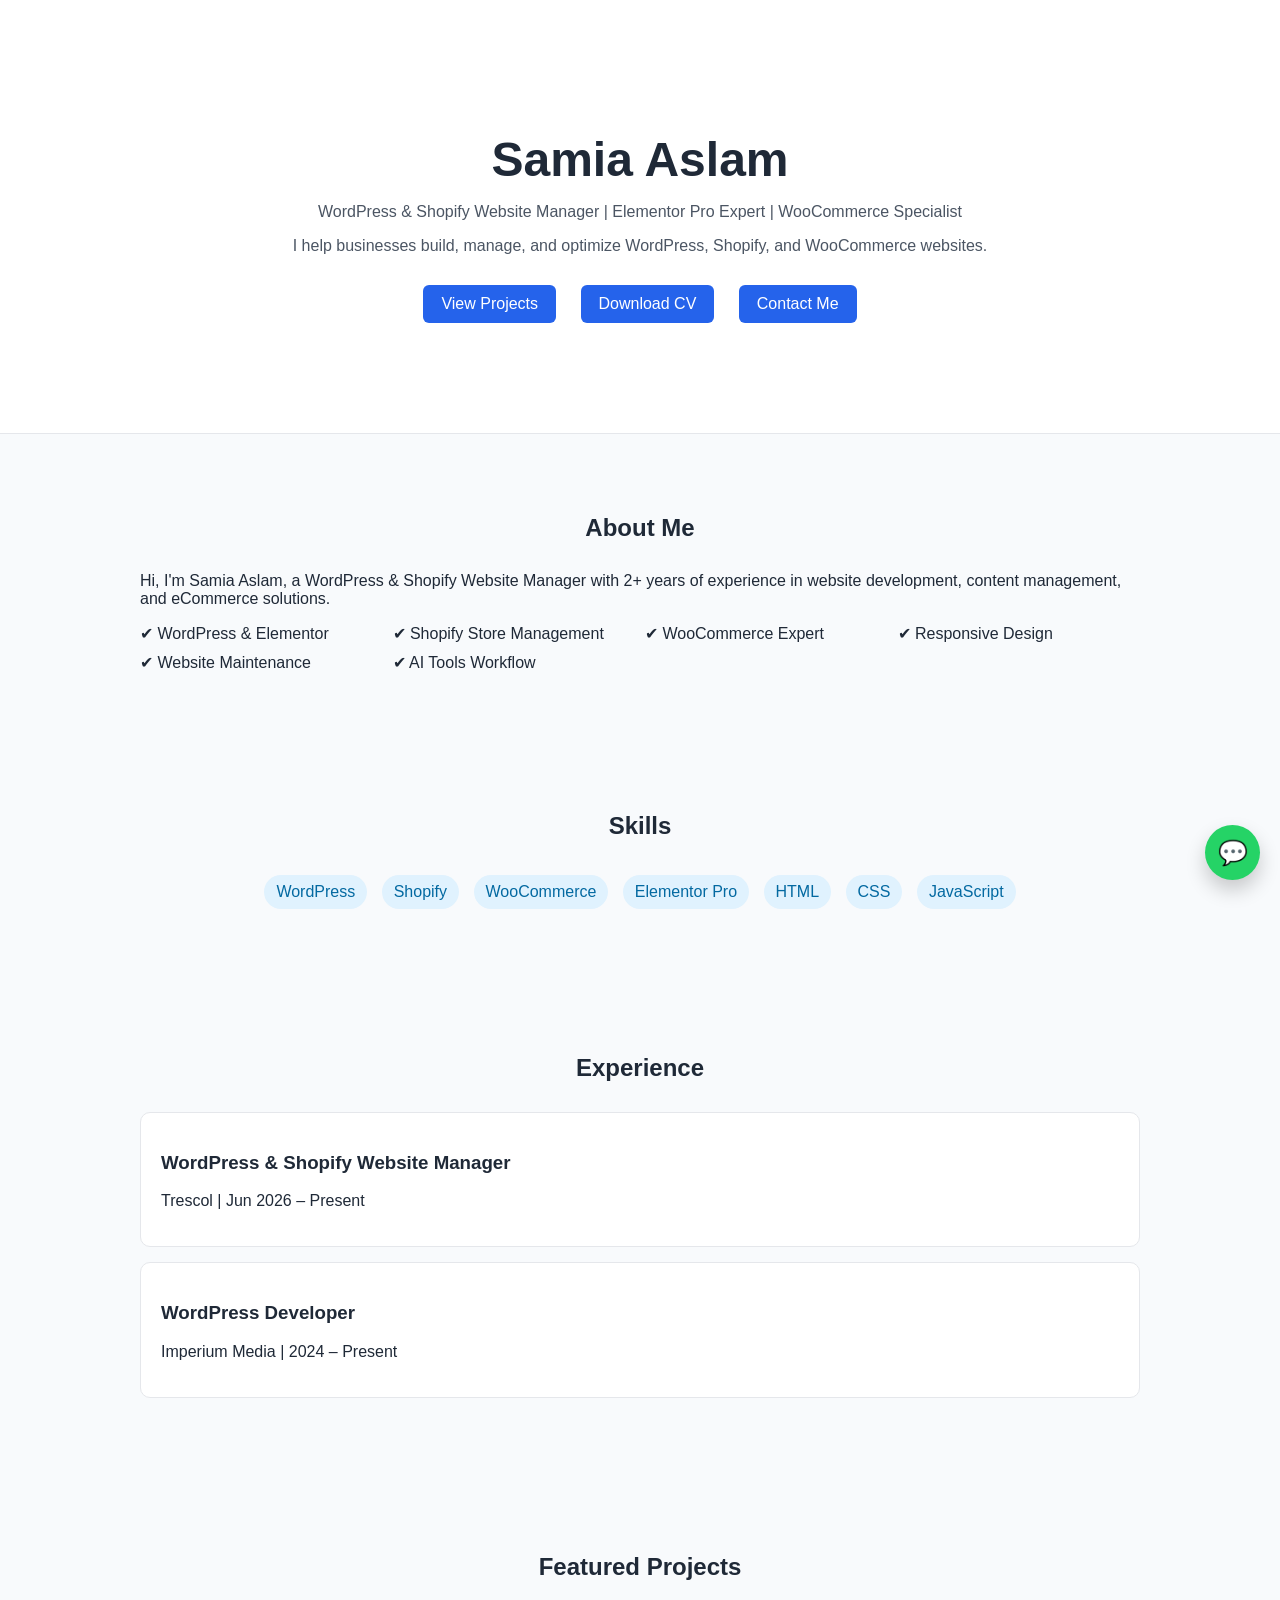
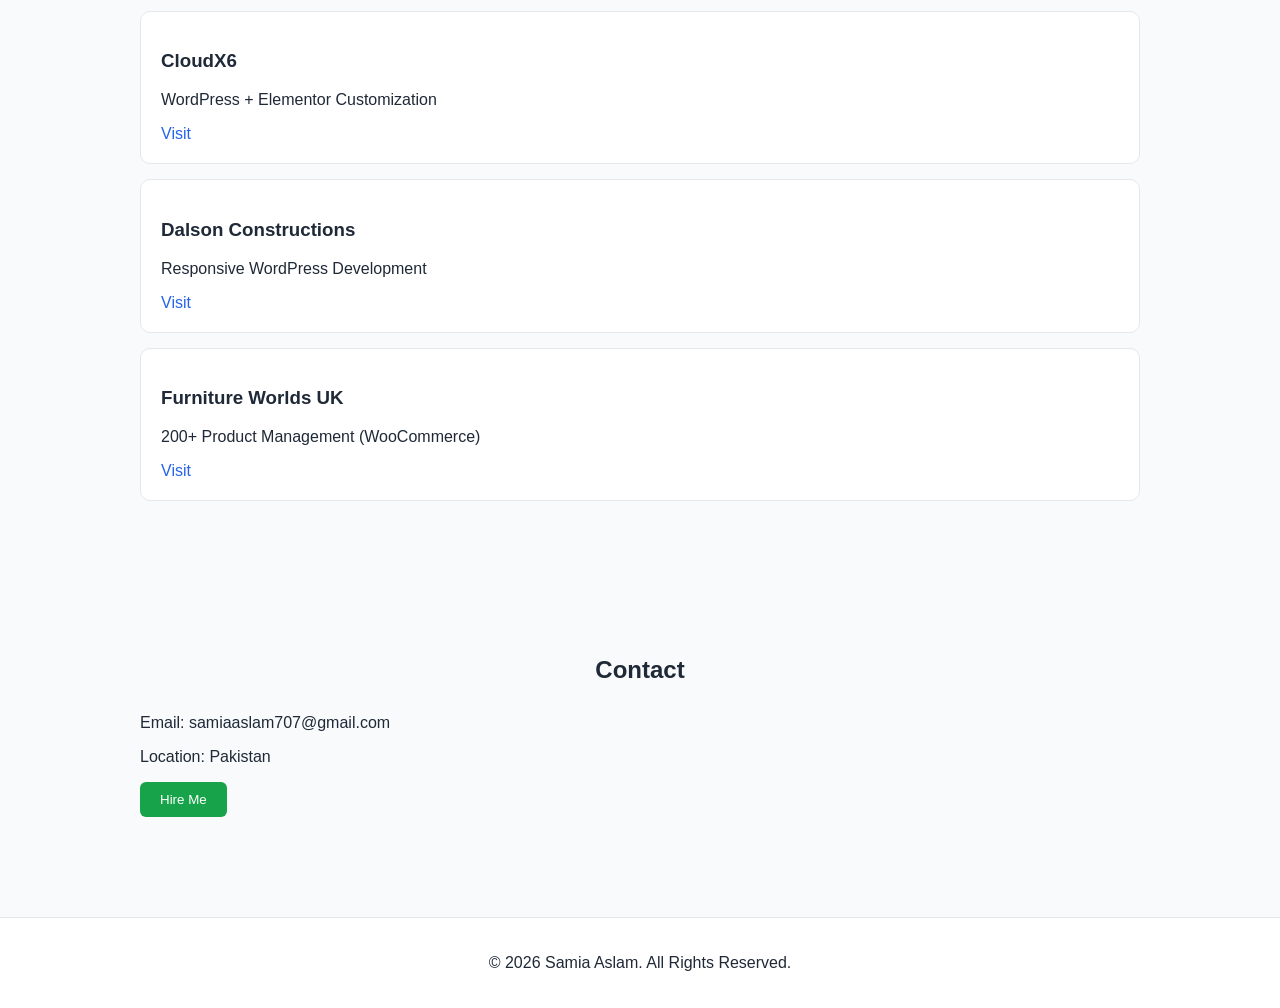
==== index.html @ de51b354 "add portfolio website files" ====
<!DOCTYPE html>
<html lang="en">
<head>
  <meta charset="UTF-8" />
  <meta name="viewport" content="width=device-width, initial-scale=1.0"/>
  <title>Samia Aslam | Portfolio</title>
  <link rel="stylesheet" href="style.css"/>
</head>
<a href="https://wa.me/923271123946" class="whatsapp" target="_blank">
  💬
</a>
<body>

<!-- HERO SECTION -->
<header class="hero">
  <h1>Samia Aslam</h1>
  <p>WordPress & Shopify Website Manager | Elementor Pro Expert | WooCommerce Specialist</p>

  <p class="tagline">
    I help businesses build, manage, and optimize WordPress, Shopify, and WooCommerce websites.
  </p>

  <div class="buttons">
    <a href="#projects">View Projects</a>
    <a href="cv.pdf" download>Download CV</a>
    <a href="#contact">Contact Me</a>
  </div>
</header>

<!-- ABOUT -->
<section class="section">
  <h2>About Me</h2>
  <p>
    Hi, I'm Samia Aslam, a WordPress & Shopify Website Manager with 2+ years of experience in website development,
    content management, and eCommerce solutions.
  </p>

  <div class="grid">
    <div>✔ WordPress & Elementor</div>
    <div>✔ Shopify Store Management</div>
    <div>✔ WooCommerce Expert</div>
    <div>✔ Responsive Design</div>
    <div>✔ Website Maintenance</div>
    <div>✔ AI Tools Workflow</div>
  </div>
</section>

<!-- SKILLS -->
<section class="section">
  <h2>Skills</h2>

  <div class="skills">
    <span>WordPress</span>
    <span>Shopify</span>
    <span>WooCommerce</span>
    <span>Elementor Pro</span>
    <span>HTML</span>
    <span>CSS</span>
    <span>JavaScript</span>
  </div>
</section>

<!-- EXPERIENCE -->
<section class="section">
  <h2>Experience</h2>

  <div class="card">
    <h3>WordPress & Shopify Website Manager</h3>
    <p>Trescol | Jun 2026 – Present</p>
  </div>

  <div class="card">
    <h3>WordPress Developer</h3>
    <p>Imperium Media | 2024 – Present</p>
  </div>
</section>

<!-- PROJECTS -->
<section class="section" id="projects">
  <h2>Featured Projects</h2>

  <div class="card">
    <h3>CloudX6</h3>
    <p>WordPress + Elementor Customization</p>
    <a href="https://cloudx6.com/" target="_blank">Visit</a>
  </div>

  <div class="card">
    <h3>Dalson Constructions</h3>
    <p>Responsive WordPress Development</p>
    <a href="https://dalsonconstructions.co.uk/" target="_blank">Visit</a>
  </div>

  <div class="card">
    <h3>Furniture Worlds UK</h3>
    <p>200+ Product Management (WooCommerce)</p>
    <a href="https://www.furnitureworlds.co.uk/" target="_blank">Visit</a>
  </div>
</section>

<!-- CONTACT -->
<section class="section" id="contact">
  <h2>Contact</h2>

  <p>Email: samiaaslam707@gmail.com</p>
  <p>Location: Pakistan</p>

  <button class="contact-btn">Hire Me</button>
</section>

<!-- FOOTER -->
<footer>
  <p>© 2026 Samia Aslam. All Rights Reserved.</p>
</footer>

</body>
</html>
---- style.css ----
body {
  font-family: Arial, sans-serif;
  margin: 0;
  background: #f8fafc;
  color: #1f2937;
}

/* HERO */
.hero {
  text-align: center;
  padding: 100px 20px;
  background: #ffffff;
  border-bottom: 1px solid #e5e7eb;

  animation: fadeInUp 1s ease-out;
}

.hero h1 {
  font-size: 48px;
  margin-bottom: 10px;
  animation: slideIn 1.2s ease-out;
}

.hero p {
  color: #4b5563;
  animation: fadeIn 2s ease-in;
}

.buttons {
  margin-top: 20px;
  animation: fadeInUp 1.5s ease-in;
}

/* Animations */
@keyframes fadeInUp {
  from {
    opacity: 0;
    transform: translateY(30px);
  }
  to {
    opacity: 1;
    transform: translateY(0);
  }
}

@keyframes slideIn {
  from {
    opacity: 0;
    transform: translateX(-30px);
  }
  to {
    opacity: 1;
    transform: translateX(0);
  }
}

@keyframes fadeIn {
  from { opacity: 0; }
  to { opacity: 1; }
}

/* BUTTONS */
.buttons a {
  display: inline-block;
  margin: 10px;
  padding: 10px 18px;
  background: #2563eb;
  color: white;
  text-decoration: none;
  border-radius: 6px;
}

.buttons a:hover {
  background: #1d4ed8;
}

/* SECTIONS */
.section {
  padding: 60px 20px;
  max-width: 1000px;
  margin: auto;
}

.section h2 {
  text-align: center;
  margin-bottom: 30px;
}

/* GRID */
.grid {
  display: grid;
  grid-template-columns: repeat(auto-fit, minmax(200px, 1fr));
  gap: 10px;
}

/* SKILLS */
.skills {
  text-align: center;
}

.skills span {
  display: inline-block;
  background: #e0f2fe;
  color: #0369a1;
  padding: 8px 12px;
  margin: 5px;
  border-radius: 20px;
}

/* CARDS */
.card {
  background: white;
  padding: 20px;
  margin: 15px 0;
  border-radius: 10px;
  border: 1px solid #e5e7eb;
}

.card a {
  color: #2563eb;
  text-decoration: none;
}

/* CONTACT */
.contact-btn {
  background: #16a34a;
  color: white;
  padding: 10px 20px;
  border: none;
  border-radius: 6px;
  cursor: pointer;
}

/* FOOTER */
footer {
  text-align: center;
  padding: 20px;
  background: #ffffff;
  border-top: 1px solid #e5e7eb;
  margin-top: 40px;
}

.whatsapp {
  position: fixed;
  bottom: 20px;
  right: 20px;

  width: 55px;
  height: 55px;
  background: #25D366;
  color: white;
  font-size: 24px;

  display: flex;
  justify-content: center;
  align-items: center;

  border-radius: 50%;
  text-decoration: none;

  box-shadow: 0 10px 20px rgba(0,0,0,0.2);

  transition: transform 0.3s;
}

.whatsapp:hover {
  transform: scale(1.1);
}
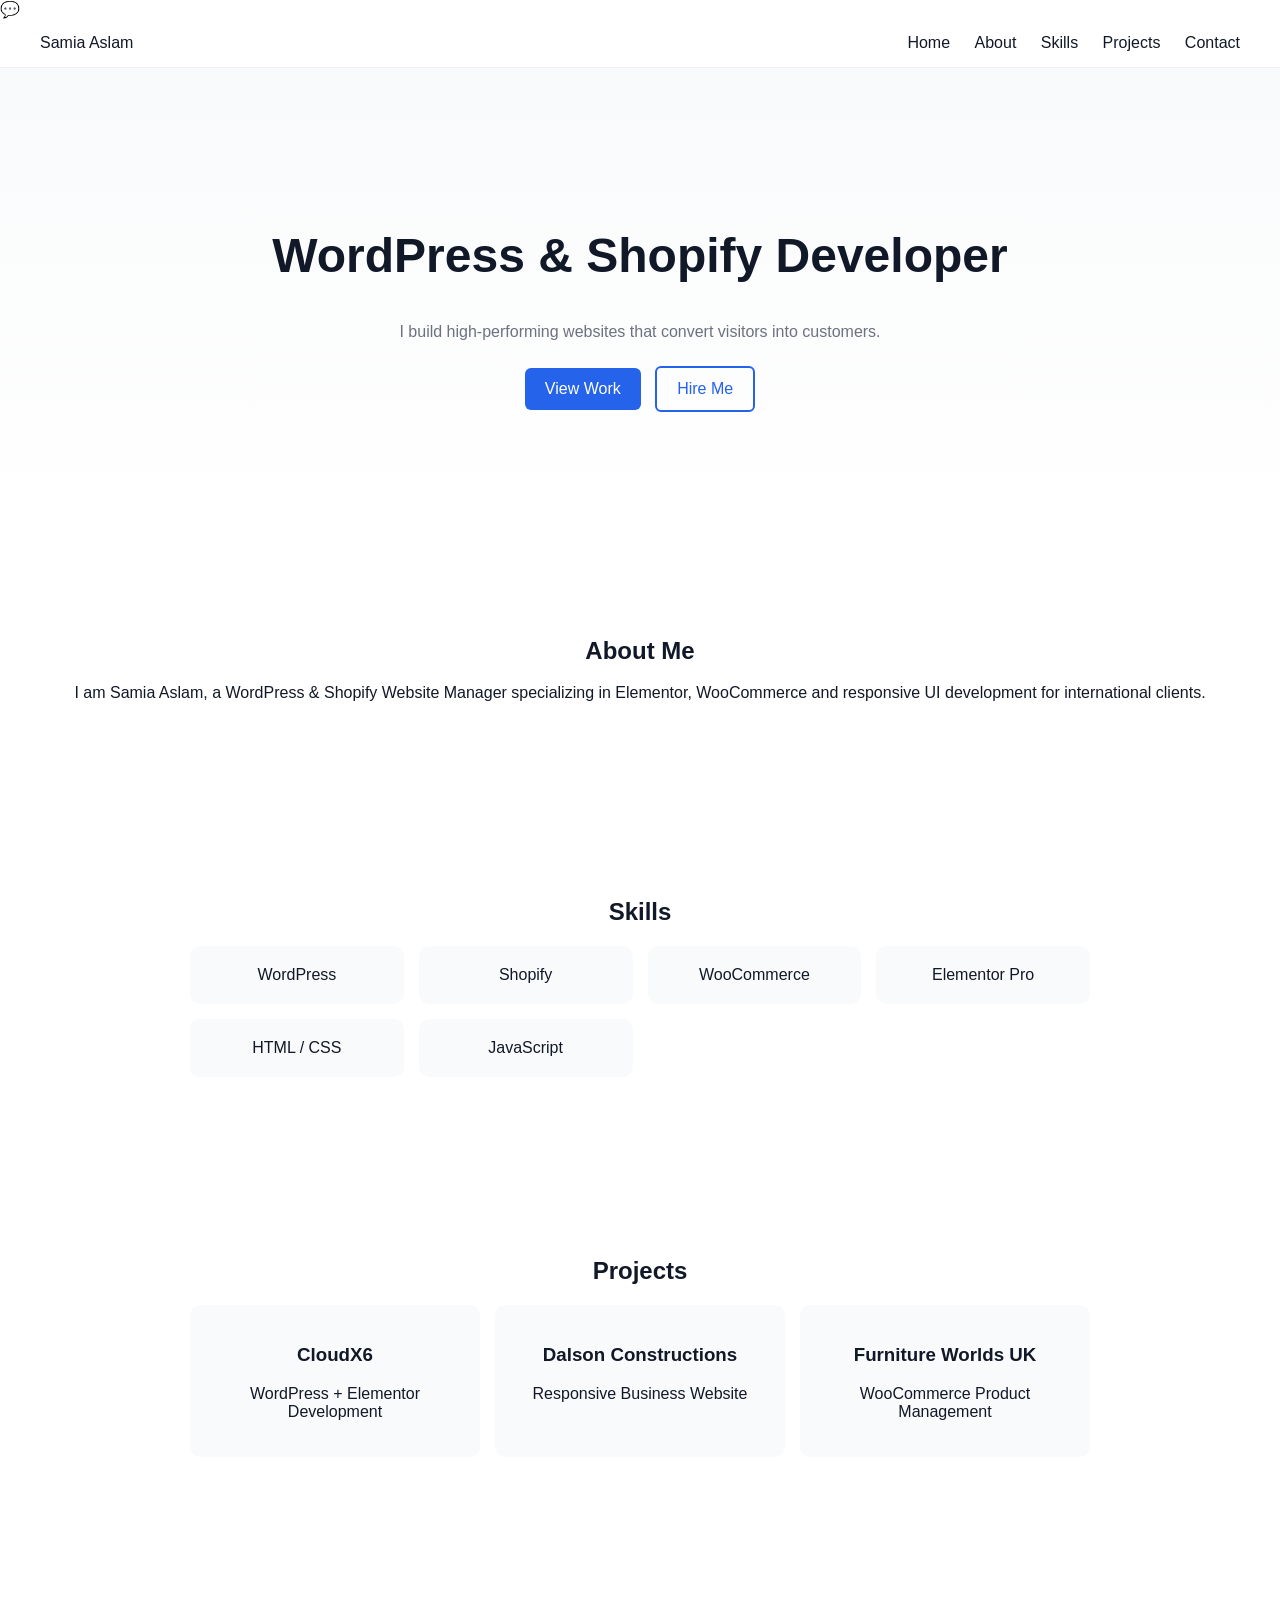
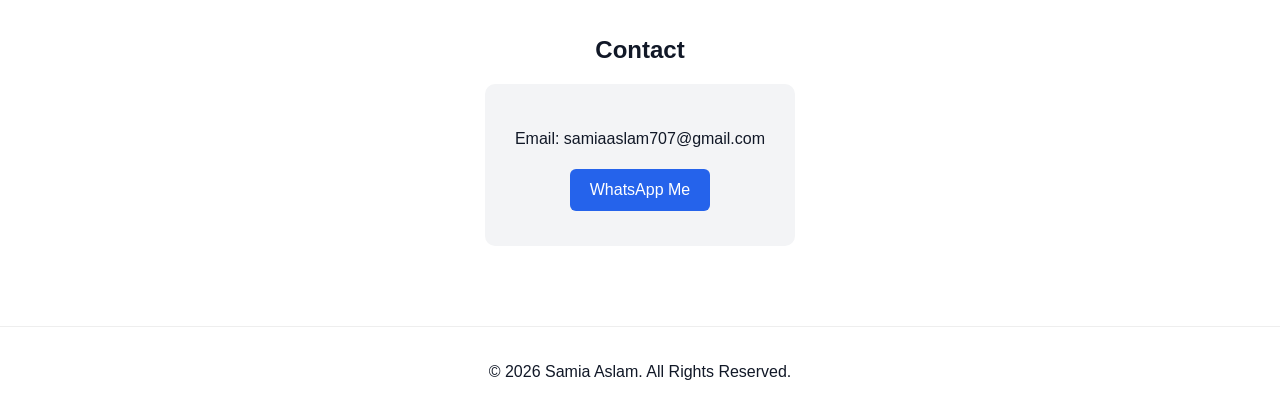
==== commit 29b85677: "add portfolio website files" ====
--- a/index.html
+++ b/index.html
@@ -10,91 +10,74 @@
   💬
 </a>
 <body>
+<body>
 
-<!-- HERO SECTION -->
-<header class="hero">
-  <h1>Samia Aslam</h1>
-  <p>WordPress & Shopify Website Manager | Elementor Pro Expert | WooCommerce Specialist</p>
+<!-- NAVBAR -->
+<header class="navbar">
+  <div class="logo">Samia Aslam</div>
 
-  <p class="tagline">
-    I help businesses build, manage, and optimize WordPress, Shopify, and WooCommerce websites.
-  </p>
-
-  <div class="buttons">
-    <a href="#projects">View Projects</a>
-    <a href="cv.pdf" download>Download CV</a>
-    <a href="#contact">Contact Me</a>
-  </div>
+  <nav>
+    <a href="#home">Home</a>
+    <a href="#about">About</a>
+    <a href="#skills">Skills</a>
+    <a href="#projects">Projects</a>
+    <a href="#contact">Contact</a>
+  </nav>
 </header>
 
+<!-- HERO -->
+<section class="hero" id="home">
+  <h1>WordPress & Shopify Developer</h1>
+  <p>I build high-performing websites that convert visitors into customers.</p>
+
+  <a href="#projects" class="btn">View Work</a>
+  <a href="#contact" class="btn outline">Hire Me</a>
+</section>
+
 <!-- ABOUT -->
-<section class="section">
+<section class="section" id="about">
   <h2>About Me</h2>
   <p>
-    Hi, I'm Samia Aslam, a WordPress & Shopify Website Manager with 2+ years of experience in website development,
-    content management, and eCommerce solutions.
+    I am Samia Aslam, a WordPress & Shopify Website Manager specializing in Elementor,
+    WooCommerce and responsive UI development for international clients.
   </p>
-
-  <div class="grid">
-    <div>✔ WordPress & Elementor</div>
-    <div>✔ Shopify Store Management</div>
-    <div>✔ WooCommerce Expert</div>
-    <div>✔ Responsive Design</div>
-    <div>✔ Website Maintenance</div>
-    <div>✔ AI Tools Workflow</div>
-  </div>
 </section>
 
 <!-- SKILLS -->
-<section class="section">
+<section class="section" id="skills">
   <h2>Skills</h2>
 
-  <div class="skills">
-    <span>WordPress</span>
-    <span>Shopify</span>
-    <span>WooCommerce</span>
-    <span>Elementor Pro</span>
-    <span>HTML</span>
-    <span>CSS</span>
-    <span>JavaScript</span>
-  </div>
-</section>
-
-<!-- EXPERIENCE -->
-<section class="section">
-  <h2>Experience</h2>
-
-  <div class="card">
-    <h3>WordPress & Shopify Website Manager</h3>
-    <p>Trescol | Jun 2026 – Present</p>
-  </div>
-
-  <div class="card">
-    <h3>WordPress Developer</h3>
-    <p>Imperium Media | 2024 – Present</p>
+  <div class="grid">
+    <div class="card">WordPress</div>
+    <div class="card">Shopify</div>
+    <div class="card">WooCommerce</div>
+    <div class="card">Elementor Pro</div>
+    <div class="card">HTML / CSS</div>
+    <div class="card">JavaScript</div>
   </div>
 </section>
 
 <!-- PROJECTS -->
 <section class="section" id="projects">
-  <h2>Featured Projects</h2>
+  <h2>Projects</h2>
 
-  <div class="card">
-    <h3>CloudX6</h3>
-    <p>WordPress + Elementor Customization</p>
-    <a href="https://cloudx6.com/" target="_blank">Visit</a>
-  </div>
+  <div class="grid">
 
-  <div class="card">
-    <h3>Dalson Constructions</h3>
-    <p>Responsive WordPress Development</p>
-    <a href="https://dalsonconstructions.co.uk/" target="_blank">Visit</a>
-  </div>
+    <div class="project">
+      <h3>CloudX6</h3>
+      <p>WordPress + Elementor Development</p>
+    </div>
 
-  <div class="card">
-    <h3>Furniture Worlds UK</h3>
-    <p>200+ Product Management (WooCommerce)</p>
-    <a href="https://www.furnitureworlds.co.uk/" target="_blank">Visit</a>
+    <div class="project">
+      <h3>Dalson Constructions</h3>
+      <p>Responsive Business Website</p>
+    </div>
+
+    <div class="project">
+      <h3>Furniture Worlds UK</h3>
+      <p>WooCommerce Product Management</p>
+    </div>
+
   </div>
 </section>
 
@@ -102,10 +85,11 @@
 <section class="section" id="contact">
   <h2>Contact</h2>
 
-  <p>Email: samiaaslam707@gmail.com</p>
-  <p>Location: Pakistan</p>
+  <div class="contact-box">
+    <p>Email: samiaaslam707@gmail.com</p>
 
-  <button class="contact-btn">Hire Me</button>
+    <a href="https://wa.me/923000000000" class="btn">WhatsApp Me</a>
+  </div>
 </section>
 
 <!-- FOOTER -->
@@ -114,4 +98,4 @@
 </footer>
 
 </body>
-</html>+</html>
--- a/style.css
+++ b/style.css
@@ -1,168 +1,107 @@
+/* GLOBAL */
 body {
+  margin: 0;
   font-family: Arial, sans-serif;
-  margin: 0;
-  background: #f8fafc;
-  color: #1f2937;
+  background: #ffffff;
+  color: #111827;
+}
+
+a {
+  text-decoration: none;
+}
+
+/* NAVBAR */
+.navbar {
+  display: flex;
+  justify-content: space-between;
+  padding: 15px 40px;
+  border-bottom: 1px solid #eee;
+  position: sticky;
+  top: 0;
+  background: white;
+}
+
+.navbar nav a {
+  margin-left: 20px;
+  color: #111827;
+  font-weight: 500;
 }
 
 /* HERO */
 .hero {
   text-align: center;
-  padding: 100px 20px;
-  background: #ffffff;
-  border-bottom: 1px solid #e5e7eb;
-
-  animation: fadeInUp 1s ease-out;
+  padding: 120px 20px;
+  background: linear-gradient(to bottom, #f9fafb, #ffffff);
 }
 
 .hero h1 {
   font-size: 48px;
-  margin-bottom: 10px;
-  animation: slideIn 1.2s ease-out;
 }
 
 .hero p {
-  color: #4b5563;
-  animation: fadeIn 2s ease-in;
-}
-
-.buttons {
-  margin-top: 20px;
-  animation: fadeInUp 1.5s ease-in;
-}
-
-/* Animations */
-@keyframes fadeInUp {
-  from {
-    opacity: 0;
-    transform: translateY(30px);
-  }
-  to {
-    opacity: 1;
-    transform: translateY(0);
-  }
-}
-
-@keyframes slideIn {
-  from {
-    opacity: 0;
-    transform: translateX(-30px);
-  }
-  to {
-    opacity: 1;
-    transform: translateX(0);
-  }
-}
-
-@keyframes fadeIn {
-  from { opacity: 0; }
-  to { opacity: 1; }
+  color: #6b7280;
+  margin-bottom: 20px;
 }
 
 /* BUTTONS */
-.buttons a {
-  display: inline-block;
-  margin: 10px;
-  padding: 10px 18px;
+.btn {
   background: #2563eb;
   color: white;
-  text-decoration: none;
+  padding: 12px 20px;
+  margin: 5px;
+  display: inline-block;
   border-radius: 6px;
 }
 
-.buttons a:hover {
+.btn:hover {
   background: #1d4ed8;
+}
+
+.btn.outline {
+  background: transparent;
+  border: 2px solid #2563eb;
+  color: #2563eb;
 }
 
 /* SECTIONS */
 .section {
-  padding: 60px 20px;
-  max-width: 1000px;
-  margin: auto;
-}
-
-.section h2 {
+  padding: 80px 20px;
   text-align: center;
-  margin-bottom: 30px;
 }
 
 /* GRID */
 .grid {
   display: grid;
   grid-template-columns: repeat(auto-fit, minmax(200px, 1fr));
-  gap: 10px;
-}
-
-/* SKILLS */
-.skills {
-  text-align: center;
-}
-
-.skills span {
-  display: inline-block;
-  background: #e0f2fe;
-  color: #0369a1;
-  padding: 8px 12px;
-  margin: 5px;
-  border-radius: 20px;
+  gap: 15px;
+  max-width: 900px;
+  margin: auto;
 }
 
 /* CARDS */
-.card {
-  background: white;
+.card, .project {
+  background: #f9fafb;
   padding: 20px;
-  margin: 15px 0;
   border-radius: 10px;
-  border: 1px solid #e5e7eb;
+  transition: 0.3s;
 }
 
-.card a {
-  color: #2563eb;
-  text-decoration: none;
+.card:hover, .project:hover {
+  transform: translateY(-5px);
+  background: #eef2ff;
 }
 
 /* CONTACT */
-.contact-btn {
-  background: #16a34a;
-  color: white;
-  padding: 10px 20px;
-  border: none;
-  border-radius: 6px;
-  cursor: pointer;
+.contact-box {
+  background: #f3f4f6;
+  padding: 30px;
+  border-radius: 10px;
+  display: inline-block;
 }
 
 /* FOOTER */
 footer {
   text-align: center;
   padding: 20px;
-  background: #ffffff;
-  border-top: 1px solid #e5e7eb;
-  margin-top: 40px;
-}
-
-.whatsapp {
-  position: fixed;
-  bottom: 20px;
-  right: 20px;
-
-  width: 55px;
-  height: 55px;
-  background: #25D366;
-  color: white;
-  font-size: 24px;
-
-  display: flex;
-  justify-content: center;
-  align-items: center;
-
-  border-radius: 50%;
-  text-decoration: none;
-
-  box-shadow: 0 10px 20px rgba(0,0,0,0.2);
-
-  transition: transform 0.3s;
-}
-
-.whatsapp:hover {
-  transform: scale(1.1);
+  border-top: 1px solid #eee;
 }
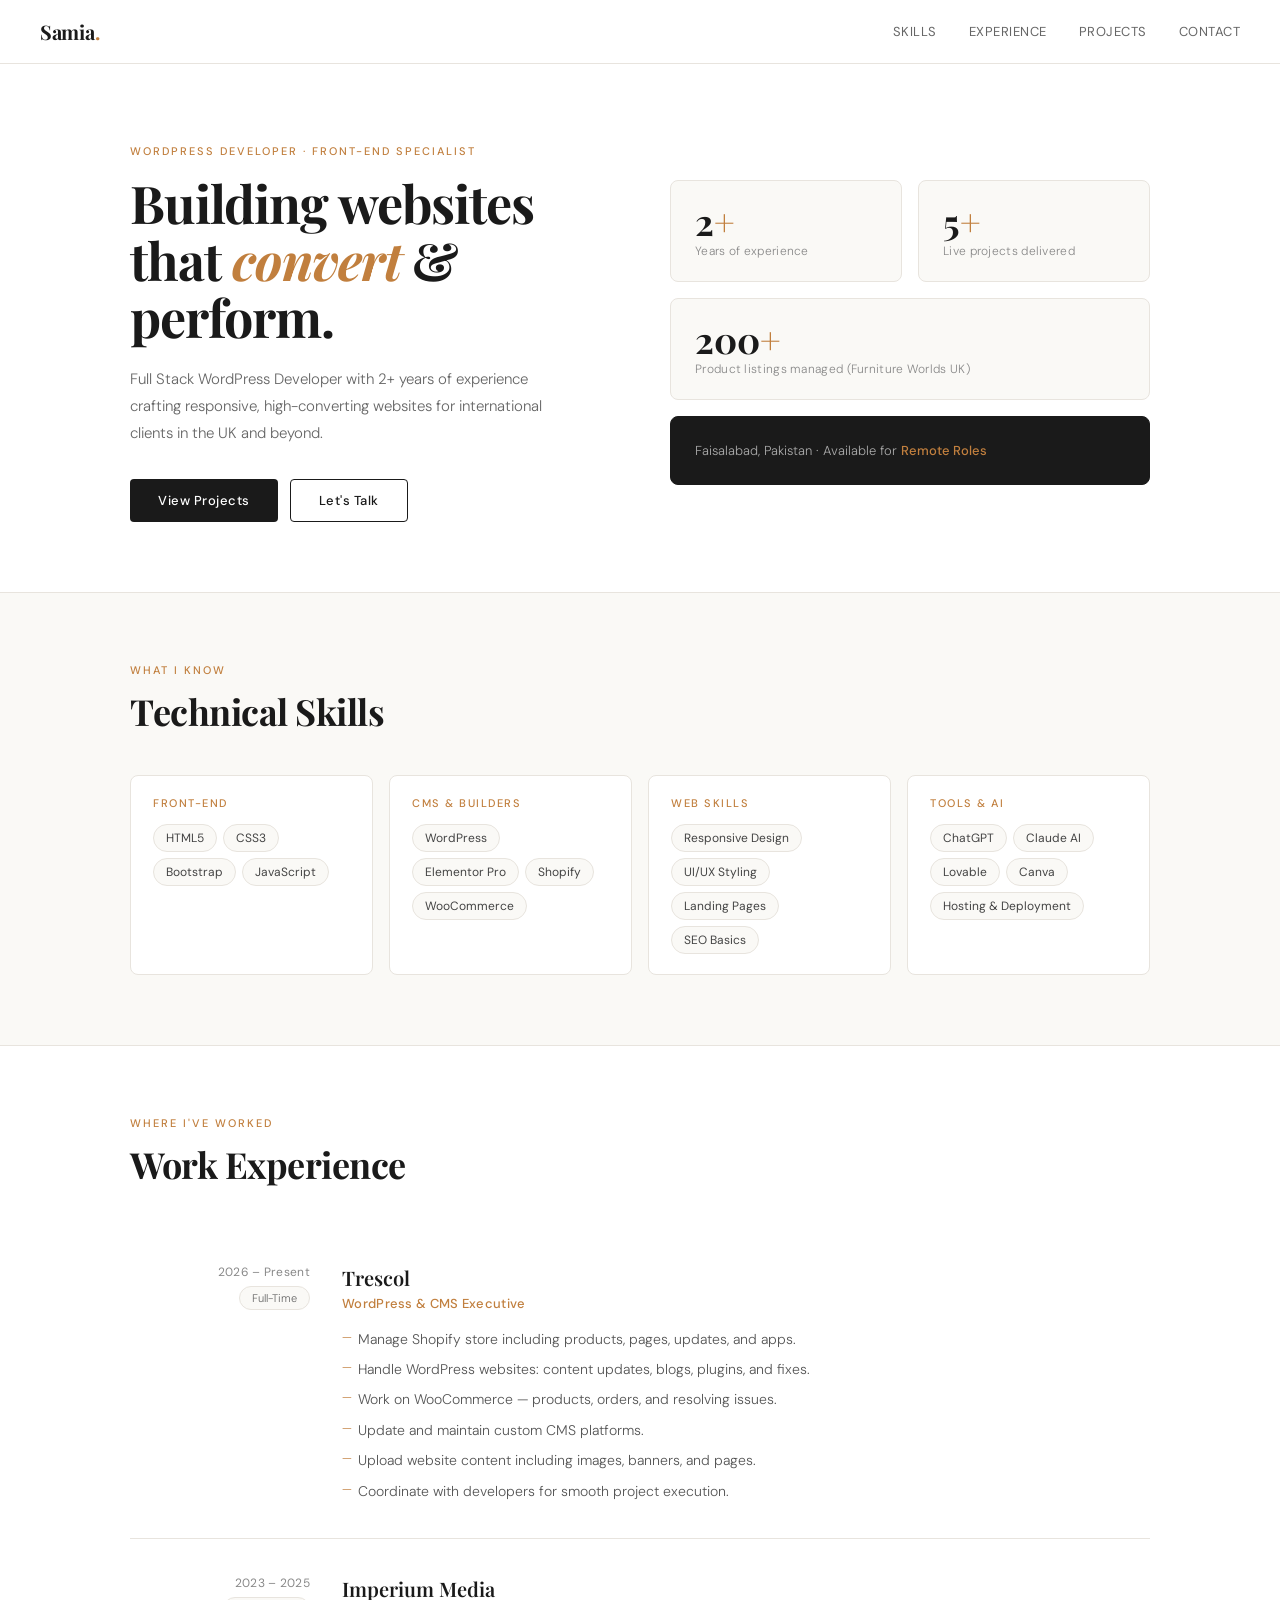
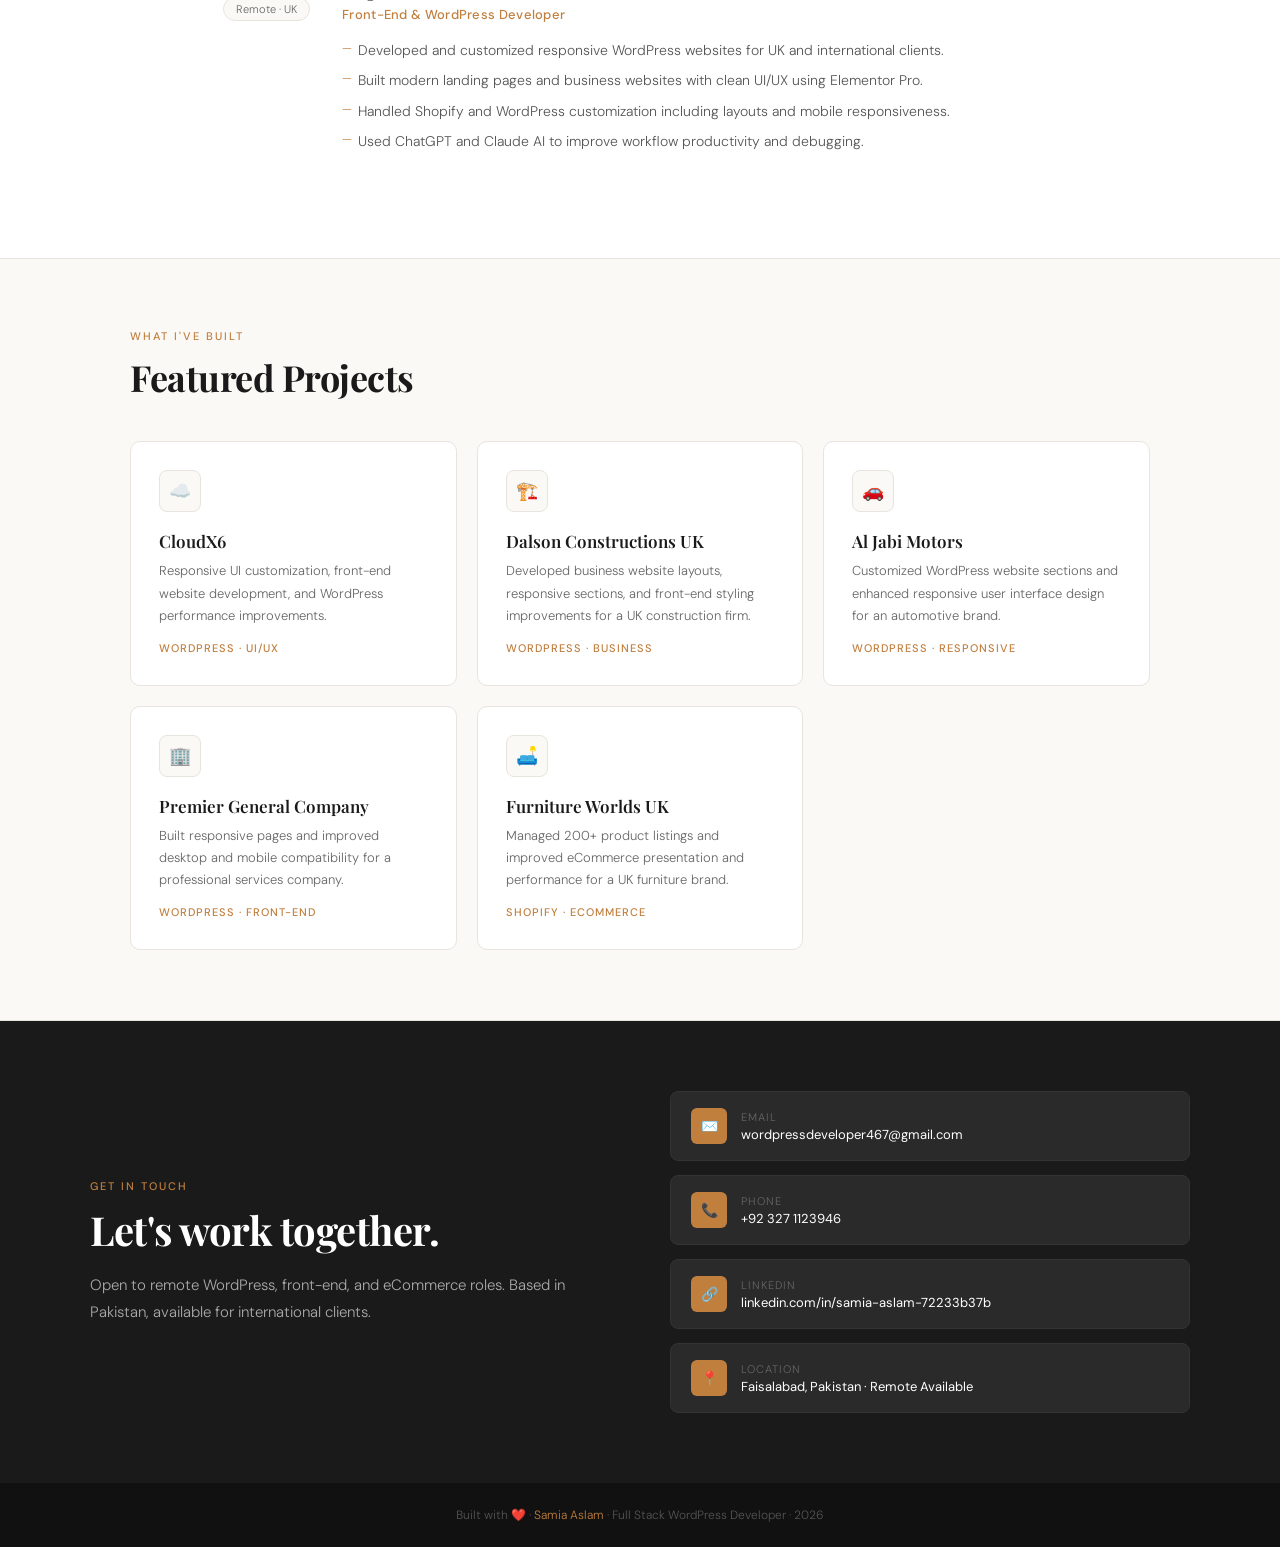
==== commit a1fe7e11: "add portfolio website files" ====
--- a/index.html
+++ b/index.html
@@ -1,100 +1,315 @@
 <!DOCTYPE html>
 <html lang="en">
 <head>
-  <meta charset="UTF-8" />
-  <meta name="viewport" content="width=device-width, initial-scale=1.0"/>
-  <title>Samia Aslam | Portfolio</title>
-  <link rel="stylesheet" href="style.css"/>
+<meta charset="UTF-8">
+<meta name="viewport" content="width=device-width, initial-scale=1.0">
+<title>Samia Aslam – WordPress Developer</title>
+<link href="https://fonts.googleapis.com/css2?family=Playfair+Display:wght@400;600;700&family=DM+Sans:wght@300;400;500&display=swap" rel="stylesheet">
+<style>
+*{margin:0;padding:0;box-sizing:border-box}
+body{font-family:'DM Sans',sans-serif;background:#faf9f6;color:#1a1a1a;font-weight:300}
+a{color:inherit;text-decoration:none}
+
+nav{background:#fff;border-bottom:1px solid #e8e4de;padding:0 40px;display:flex;align-items:center;justify-content:space-between;height:64px;position:sticky;top:0;z-index:100}
+.nav-logo{font-family:'Playfair Display',serif;font-size:20px;font-weight:700;color:#1a1a1a;letter-spacing:-0.3px}
+.nav-logo span{color:#c17f3e}
+.nav-links{display:flex;gap:32px}
+.nav-links a{font-size:13px;font-weight:400;color:#666;letter-spacing:0.5px;text-transform:uppercase;transition:color 0.2s}
+.nav-links a:hover{color:#c17f3e}
+
+.hero-wrap{background:#fff;border-bottom:1px solid #e8e4de}
+.hero{padding:80px 40px 70px;display:grid;grid-template-columns:1fr 1fr;gap:60px;align-items:center;max-width:1100px;margin:0 auto}
+.hero-tag{font-size:11px;letter-spacing:2px;text-transform:uppercase;color:#c17f3e;font-weight:500;margin-bottom:16px}
+.hero h1{font-family:'Playfair Display',serif;font-size:52px;line-height:1.1;font-weight:700;color:#1a1a1a;margin-bottom:20px;letter-spacing:-1px}
+.hero h1 span{color:#c17f3e;font-style:italic}
+.hero-sub{font-size:15px;line-height:1.8;color:#666;margin-bottom:32px;max-width:440px}
+.hero-btns{display:flex;gap:12px;flex-wrap:wrap}
+.btn-primary{background:#1a1a1a;color:#fff;padding:13px 28px;border-radius:4px;font-size:13px;font-weight:500;letter-spacing:0.5px;transition:background 0.2s;display:inline-block}
+.btn-primary:hover{background:#c17f3e}
+.btn-outline{border:1.5px solid #1a1a1a;color:#1a1a1a;padding:12px 28px;border-radius:4px;font-size:13px;font-weight:500;letter-spacing:0.5px;transition:all 0.2s;display:inline-block}
+.btn-outline:hover{border-color:#c17f3e;color:#c17f3e}
+.hero-right{display:flex;flex-direction:column;gap:16px}
+.stat-card{background:#faf9f6;border:1px solid #e8e4de;border-radius:8px;padding:22px 24px}
+.stat-num{font-family:'Playfair Display',serif;font-size:36px;font-weight:700;color:#1a1a1a;line-height:1}
+.stat-num span{color:#c17f3e}
+.stat-label{font-size:12px;color:#888;margin-top:4px;letter-spacing:0.3px}
+.stat-row{display:grid;grid-template-columns:1fr 1fr;gap:16px}
+
+.section{padding:70px 40px;max-width:1100px;margin:0 auto}
+.section-tag{font-size:11px;letter-spacing:2px;text-transform:uppercase;color:#c17f3e;font-weight:500;margin-bottom:10px}
+.section-title{font-family:'Playfair Display',serif;font-size:36px;font-weight:700;color:#1a1a1a;margin-bottom:40px;letter-spacing:-0.5px}
+
+.skills-grid{display:grid;grid-template-columns:repeat(auto-fit,minmax(200px,1fr));gap:16px}
+.skill-group{background:#fff;border:1px solid #e8e4de;border-radius:8px;padding:20px 22px}
+.skill-group-title{font-size:11px;letter-spacing:1.5px;text-transform:uppercase;color:#c17f3e;font-weight:500;margin-bottom:14px}
+.skill-tags{display:flex;flex-wrap:wrap;gap:6px}
+.skill-tag{background:#faf9f6;border:1px solid #e8e4de;border-radius:20px;padding:5px 12px;font-size:12px;color:#444;font-weight:400}
+
+.exp-timeline{display:flex;flex-direction:column;gap:0}
+.exp-item{display:grid;grid-template-columns:180px 1fr;gap:32px;padding:36px 0;border-bottom:1px solid #e8e4de}
+.exp-item:last-child{border-bottom:none}
+.exp-meta{text-align:right}
+.exp-period{font-size:12px;color:#888;font-weight:400;margin-bottom:6px;letter-spacing:0.3px}
+.exp-badge{display:inline-block;background:#faf9f6;border:1px solid #e8e4de;border-radius:20px;padding:4px 12px;font-size:11px;color:#666}
+.exp-company{font-family:'Playfair Display',serif;font-size:20px;font-weight:600;color:#1a1a1a;margin-bottom:4px}
+.exp-role{font-size:13px;color:#c17f3e;font-weight:500;letter-spacing:0.3px;margin-bottom:16px}
+.exp-list{list-style:none;display:flex;flex-direction:column;gap:8px}
+.exp-list li{font-size:14px;color:#555;line-height:1.6;padding-left:16px;position:relative}
+.exp-list li::before{content:'—';position:absolute;left:0;color:#c17f3e;font-size:12px}
+
+.projects-grid{display:grid;grid-template-columns:repeat(auto-fit,minmax(300px,1fr));gap:20px}
+.project-card{background:#fff;border:1px solid #e8e4de;border-radius:10px;padding:28px;transition:border-color 0.2s,transform 0.2s}
+.project-card:hover{border-color:#c17f3e;transform:translateY(-2px)}
+.project-icon{width:42px;height:42px;background:#faf9f6;border:1px solid #e8e4de;border-radius:8px;display:flex;align-items:center;justify-content:center;font-size:18px;margin-bottom:18px}
+.project-name{font-family:'Playfair Display',serif;font-size:17px;font-weight:600;color:#1a1a1a;margin-bottom:8px}
+.project-desc{font-size:13px;color:#666;line-height:1.7}
+.project-type{margin-top:14px;display:inline-block;font-size:11px;letter-spacing:1px;text-transform:uppercase;color:#c17f3e;font-weight:500}
+
+.contact-section{background:#1a1a1a;padding:70px 40px;margin-top:0}
+.contact-inner{max-width:1100px;margin:0 auto;display:grid;grid-template-columns:1fr 1fr;gap:60px;align-items:center}
+.contact-title{font-family:'Playfair Display',serif;font-size:40px;font-weight:700;color:#fff;letter-spacing:-0.5px;margin-bottom:16px}
+.contact-sub{font-size:15px;color:#aaa;line-height:1.8}
+.contact-links{display:flex;flex-direction:column;gap:14px}
+.contact-link{display:flex;align-items:center;gap:14px;background:#2a2a2a;border:1px solid #333;border-radius:8px;padding:16px 20px;transition:border-color 0.2s}
+.contact-link:hover{border-color:#c17f3e}
+.contact-link-icon{width:36px;height:36px;background:#c17f3e;border-radius:6px;display:flex;align-items:center;justify-content:center;font-size:14px;flex-shrink:0}
+.contact-link-label{font-size:11px;color:#666;text-transform:uppercase;letter-spacing:1px;margin-bottom:2px}
+.contact-link-value{font-size:13px;color:#fff;font-weight:400}
+
+footer{background:#111;padding:24px 40px;text-align:center;font-size:12px;color:#555}
+footer span{color:#c17f3e}
+
+.skills-bg{background:#faf9f6;border-bottom:1px solid #e8e4de}
+.exp-bg{background:#fff;border-bottom:1px solid #e8e4de}
+.projects-bg{background:#faf9f6;border-bottom:1px solid #e8e4de}
+
+@media(max-width:700px){
+  .hero{grid-template-columns:1fr;padding:50px 24px 40px}
+  .hero h1{font-size:36px}
+  .exp-item{grid-template-columns:1fr}
+  .exp-meta{text-align:left}
+  .contact-inner{grid-template-columns:1fr}
+  .section{padding:50px 24px}
+  nav{padding:0 24px}
+  .nav-links{gap:16px}
+}
+</style>
 </head>
-<a href="https://wa.me/923271123946" class="whatsapp" target="_blank">
-  💬
-</a>
 <body>
-<body>
-
-<!-- NAVBAR -->
-<header class="navbar">
-  <div class="logo">Samia Aslam</div>
-
-  <nav>
-    <a href="#home">Home</a>
-    <a href="#about">About</a>
+
+<nav>
+  <div class="nav-logo">Samia<span>.</span></div>
+  <div class="nav-links">
     <a href="#skills">Skills</a>
+    <a href="#experience">Experience</a>
     <a href="#projects">Projects</a>
     <a href="#contact">Contact</a>
-  </nav>
-</header>
-
-<!-- HERO -->
-<section class="hero" id="home">
-  <h1>WordPress & Shopify Developer</h1>
-  <p>I build high-performing websites that convert visitors into customers.</p>
-
-  <a href="#projects" class="btn">View Work</a>
-  <a href="#contact" class="btn outline">Hire Me</a>
-</section>
-
-<!-- ABOUT -->
-<section class="section" id="about">
-  <h2>About Me</h2>
-  <p>
-    I am Samia Aslam, a WordPress & Shopify Website Manager specializing in Elementor,
-    WooCommerce and responsive UI development for international clients.
-  </p>
-</section>
-
-<!-- SKILLS -->
-<section class="section" id="skills">
-  <h2>Skills</h2>
-
-  <div class="grid">
-    <div class="card">WordPress</div>
-    <div class="card">Shopify</div>
-    <div class="card">WooCommerce</div>
-    <div class="card">Elementor Pro</div>
-    <div class="card">HTML / CSS</div>
-    <div class="card">JavaScript</div>
-  </div>
-</section>
-
-<!-- PROJECTS -->
-<section class="section" id="projects">
-  <h2>Projects</h2>
-
-  <div class="grid">
-
-    <div class="project">
-      <h3>CloudX6</h3>
-      <p>WordPress + Elementor Development</p>
-    </div>
-
-    <div class="project">
-      <h3>Dalson Constructions</h3>
-      <p>Responsive Business Website</p>
-    </div>
-
-    <div class="project">
-      <h3>Furniture Worlds UK</h3>
-      <p>WooCommerce Product Management</p>
-    </div>
-
-  </div>
-</section>
-
-<!-- CONTACT -->
-<section class="section" id="contact">
-  <h2>Contact</h2>
-
-  <div class="contact-box">
-    <p>Email: samiaaslam707@gmail.com</p>
-
-    <a href="https://wa.me/923000000000" class="btn">WhatsApp Me</a>
-  </div>
-</section>
-
-<!-- FOOTER -->
+  </div>
+</nav>
+
+<div class="hero-wrap">
+  <div class="hero">
+    <div>
+      <div class="hero-tag">WordPress Developer · Front-End Specialist</div>
+      <h1>Building websites that <span>convert</span> &amp; perform.</h1>
+      <p class="hero-sub">Full Stack WordPress Developer with 2+ years of experience crafting responsive, high-converting websites for international clients in the UK and beyond.</p>
+      <div class="hero-btns">
+        <a href="#projects" class="btn-primary">View Projects</a>
+        <a href="#contact" class="btn-outline">Let's Talk</a>
+      </div>
+    </div>
+    <div class="hero-right">
+      <div class="stat-row">
+        <div class="stat-card">
+          <div class="stat-num">2<span>+</span></div>
+          <div class="stat-label">Years of experience</div>
+        </div>
+        <div class="stat-card">
+          <div class="stat-num">5<span>+</span></div>
+          <div class="stat-label">Live projects delivered</div>
+        </div>
+      </div>
+      <div class="stat-card">
+        <div class="stat-num">200<span>+</span></div>
+        <div class="stat-label">Product listings managed (Furniture Worlds UK)</div>
+      </div>
+      <div class="stat-card" style="background:#1a1a1a;border-color:#1a1a1a">
+        <div style="font-size:13px;color:#aaa;line-height:1.8">Faisalabad, Pakistan · Available for <span style="color:#c17f3e;font-weight:500">Remote Roles</span></div>
+      </div>
+    </div>
+  </div>
+</div>
+
+<div id="skills" class="skills-bg">
+  <div class="section">
+    <div class="section-tag">What I know</div>
+    <div class="section-title">Technical Skills</div>
+    <div class="skills-grid">
+      <div class="skill-group">
+        <div class="skill-group-title">Front-End</div>
+        <div class="skill-tags">
+          <span class="skill-tag">HTML5</span>
+          <span class="skill-tag">CSS3</span>
+          <span class="skill-tag">Bootstrap</span>
+          <span class="skill-tag">JavaScript</span>
+        </div>
+      </div>
+      <div class="skill-group">
+        <div class="skill-group-title">CMS &amp; Builders</div>
+        <div class="skill-tags">
+          <span class="skill-tag">WordPress</span>
+          <span class="skill-tag">Elementor Pro</span>
+          <span class="skill-tag">Shopify</span>
+          <span class="skill-tag">WooCommerce</span>
+        </div>
+      </div>
+      <div class="skill-group">
+        <div class="skill-group-title">Web Skills</div>
+        <div class="skill-tags">
+          <span class="skill-tag">Responsive Design</span>
+          <span class="skill-tag">UI/UX Styling</span>
+          <span class="skill-tag">Landing Pages</span>
+          <span class="skill-tag">SEO Basics</span>
+        </div>
+      </div>
+      <div class="skill-group">
+        <div class="skill-group-title">Tools &amp; AI</div>
+        <div class="skill-tags">
+          <span class="skill-tag">ChatGPT</span>
+          <span class="skill-tag">Claude AI</span>
+          <span class="skill-tag">Lovable</span>
+          <span class="skill-tag">Canva</span>
+          <span class="skill-tag">Hosting &amp; Deployment</span>
+        </div>
+      </div>
+    </div>
+  </div>
+</div>
+
+<div id="experience" class="exp-bg">
+  <div class="section">
+    <div class="section-tag">Where I've worked</div>
+    <div class="section-title">Work Experience</div>
+    <div class="exp-timeline">
+      <div class="exp-item">
+        <div class="exp-meta">
+          <div class="exp-period">2026 – Present</div>
+          <div class="exp-badge">Full-Time</div>
+        </div>
+        <div>
+          <div class="exp-company">Trescol</div>
+          <div class="exp-role">WordPress &amp; CMS Executive</div>
+          <ul class="exp-list">
+            <li>Manage Shopify store including products, pages, updates, and apps.</li>
+            <li>Handle WordPress websites: content updates, blogs, plugins, and fixes.</li>
+            <li>Work on WooCommerce — products, orders, and resolving issues.</li>
+            <li>Update and maintain custom CMS platforms.</li>
+            <li>Upload website content including images, banners, and pages.</li>
+            <li>Coordinate with developers for smooth project execution.</li>
+          </ul>
+        </div>
+      </div>
+      <div class="exp-item">
+        <div class="exp-meta">
+          <div class="exp-period">2023 – 2025</div>
+          <div class="exp-badge">Remote · UK</div>
+        </div>
+        <div>
+          <div class="exp-company">Imperium Media</div>
+          <div class="exp-role">Front-End &amp; WordPress Developer</div>
+          <ul class="exp-list">
+            <li>Developed and customized responsive WordPress websites for UK and international clients.</li>
+            <li>Built modern landing pages and business websites with clean UI/UX using Elementor Pro.</li>
+            <li>Handled Shopify and WordPress customization including layouts and mobile responsiveness.</li>
+            <li>Used ChatGPT and Claude AI to improve workflow productivity and debugging.</li>
+          </ul>
+        </div>
+      </div>
+    </div>
+  </div>
+</div>
+
+<div id="projects" class="projects-bg">
+  <div class="section">
+    <div class="section-tag">What I've built</div>
+    <div class="section-title">Featured Projects</div>
+    <div class="projects-grid">
+      <div class="project-card">
+        <div class="project-icon">☁️</div>
+        <div class="project-name">CloudX6</div>
+        <div class="project-desc">Responsive UI customization, front-end website development, and WordPress performance improvements.</div>
+        <div class="project-type">WordPress · UI/UX</div>
+      </div>
+      <div class="project-card">
+        <div class="project-icon">🏗️</div>
+        <div class="project-name">Dalson Constructions UK</div>
+        <div class="project-desc">Developed business website layouts, responsive sections, and front-end styling improvements for a UK construction firm.</div>
+        <div class="project-type">WordPress · Business</div>
+      </div>
+      <div class="project-card">
+        <div class="project-icon">🚗</div>
+        <div class="project-name">Al Jabi Motors</div>
+        <div class="project-desc">Customized WordPress website sections and enhanced responsive user interface design for an automotive brand.</div>
+        <div class="project-type">WordPress · Responsive</div>
+      </div>
+      <div class="project-card">
+        <div class="project-icon">🏢</div>
+        <div class="project-name">Premier General Company</div>
+        <div class="project-desc">Built responsive pages and improved desktop and mobile compatibility for a professional services company.</div>
+        <div class="project-type">WordPress · Front-End</div>
+      </div>
+      <div class="project-card">
+        <div class="project-icon">🛋️</div>
+        <div class="project-name">Furniture Worlds UK</div>
+        <div class="project-desc">Managed 200+ product listings and improved eCommerce presentation and performance for a UK furniture brand.</div>
+        <div class="project-type">Shopify · eCommerce</div>
+      </div>
+    </div>
+  </div>
+</div>
+
+<div id="contact" class="contact-section">
+  <div class="contact-inner">
+    <div>
+      <div style="font-size:11px;letter-spacing:2px;text-transform:uppercase;color:#c17f3e;font-weight:500;margin-bottom:10px">Get in touch</div>
+      <div class="contact-title">Let's work together.</div>
+      <p class="contact-sub">Open to remote WordPress, front-end, and eCommerce roles. Based in Pakistan, available for international clients.</p>
+    </div>
+    <div class="contact-links">
+      <a href="mailto:wordpressdeveloper467@gmail.com" class="contact-link">
+        <div class="contact-link-icon">✉️</div>
+        <div>
+          <div class="contact-link-label">Email</div>
+          <div class="contact-link-value">wordpressdeveloper467@gmail.com</div>
+        </div>
+      </a>
+      <a href="tel:+923271123946" class="contact-link">
+        <div class="contact-link-icon">📞</div>
+        <div>
+          <div class="contact-link-label">Phone</div>
+          <div class="contact-link-value">+92 327 1123946</div>
+        </div>
+      </a>
+      <a href="https://www.linkedin.com/in/samia-aslam-72233b37b/" target="_blank" class="contact-link">
+        <div class="contact-link-icon">🔗</div>
+        <div>
+          <div class="contact-link-label">LinkedIn</div>
+          <div class="contact-link-value">linkedin.com/in/samia-aslam-72233b37b</div>
+        </div>
+      </a>
+      <div class="contact-link" style="cursor:default">
+        <div class="contact-link-icon">📍</div>
+        <div>
+          <div class="contact-link-label">Location</div>
+          <div class="contact-link-value">Faisalabad, Pakistan · Remote Available</div>
+        </div>
+      </div>
+    </div>
+  </div>
+</div>
+
 <footer>
-  <p>© 2026 Samia Aslam. All Rights Reserved.</p>
+  Built with ❤️ · <span>Samia Aslam</span> · Full Stack WordPress Developer · 2026
 </footer>
 
 </body>
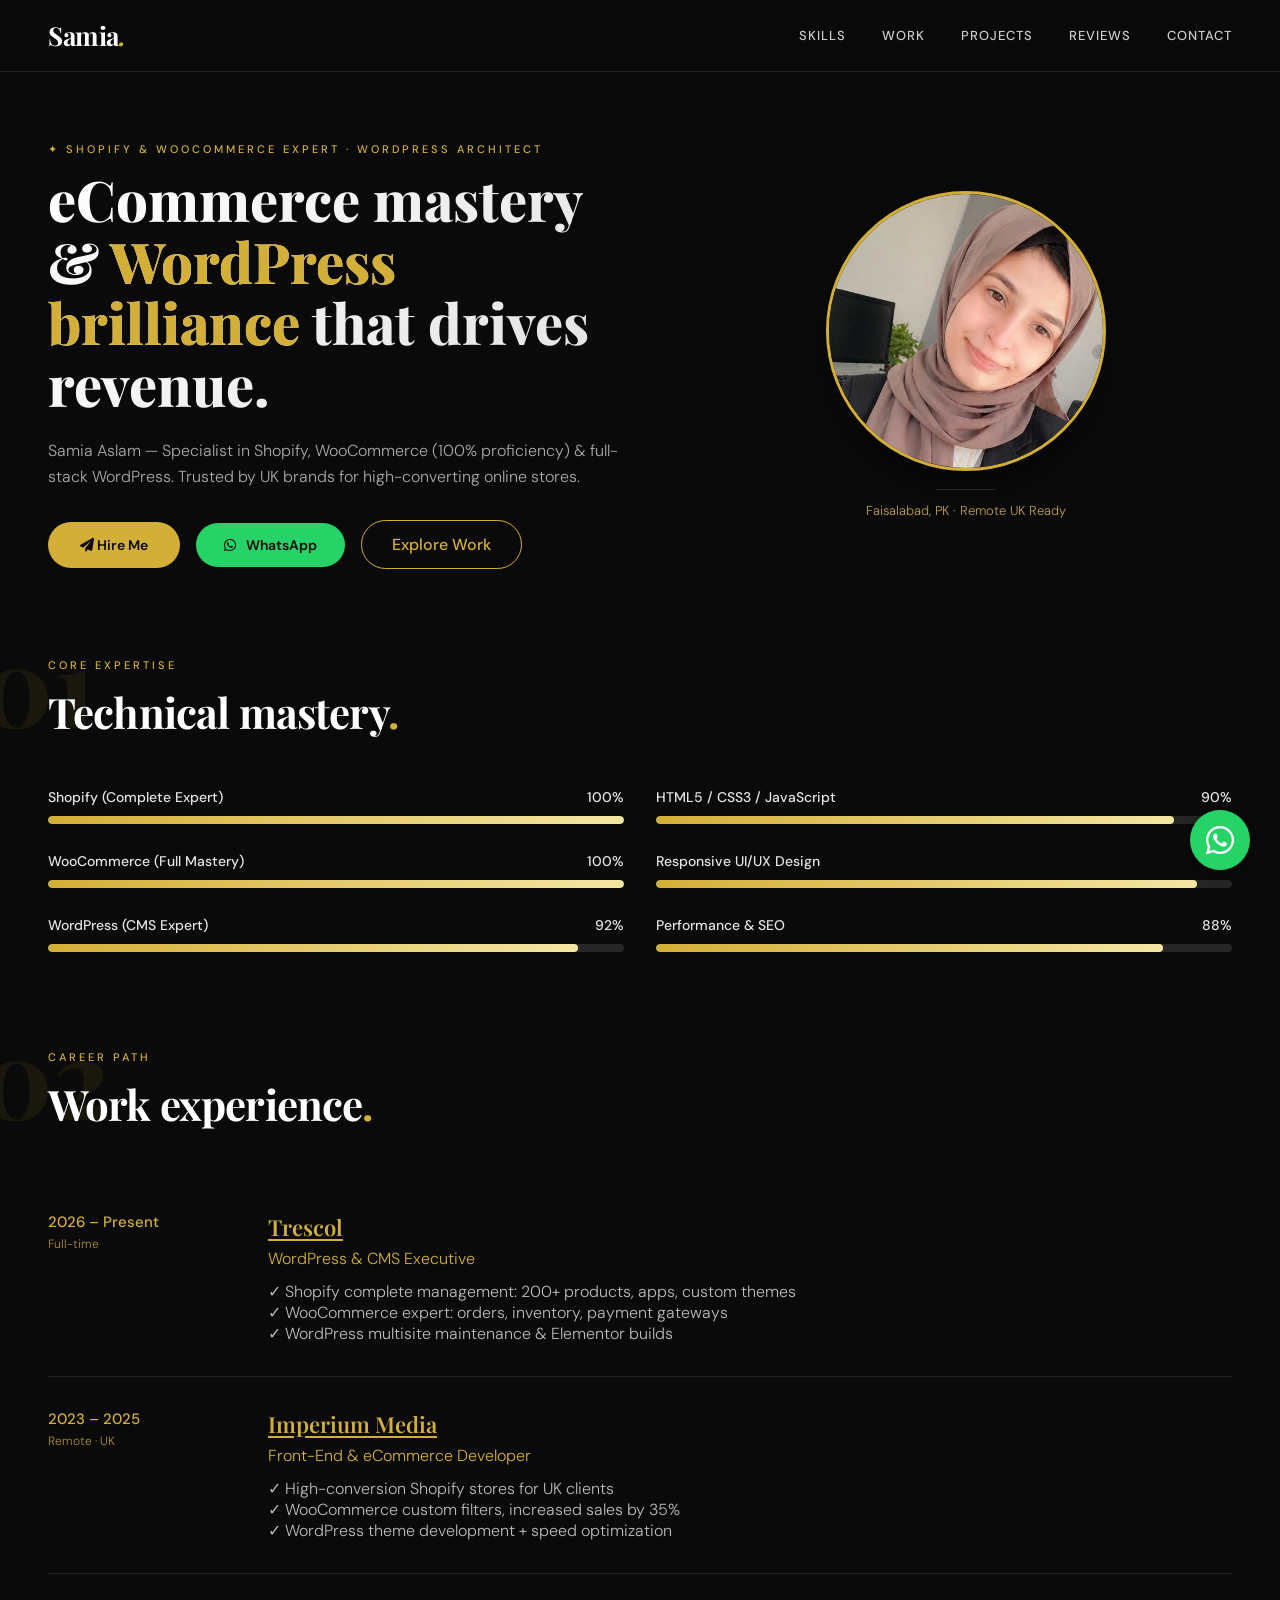
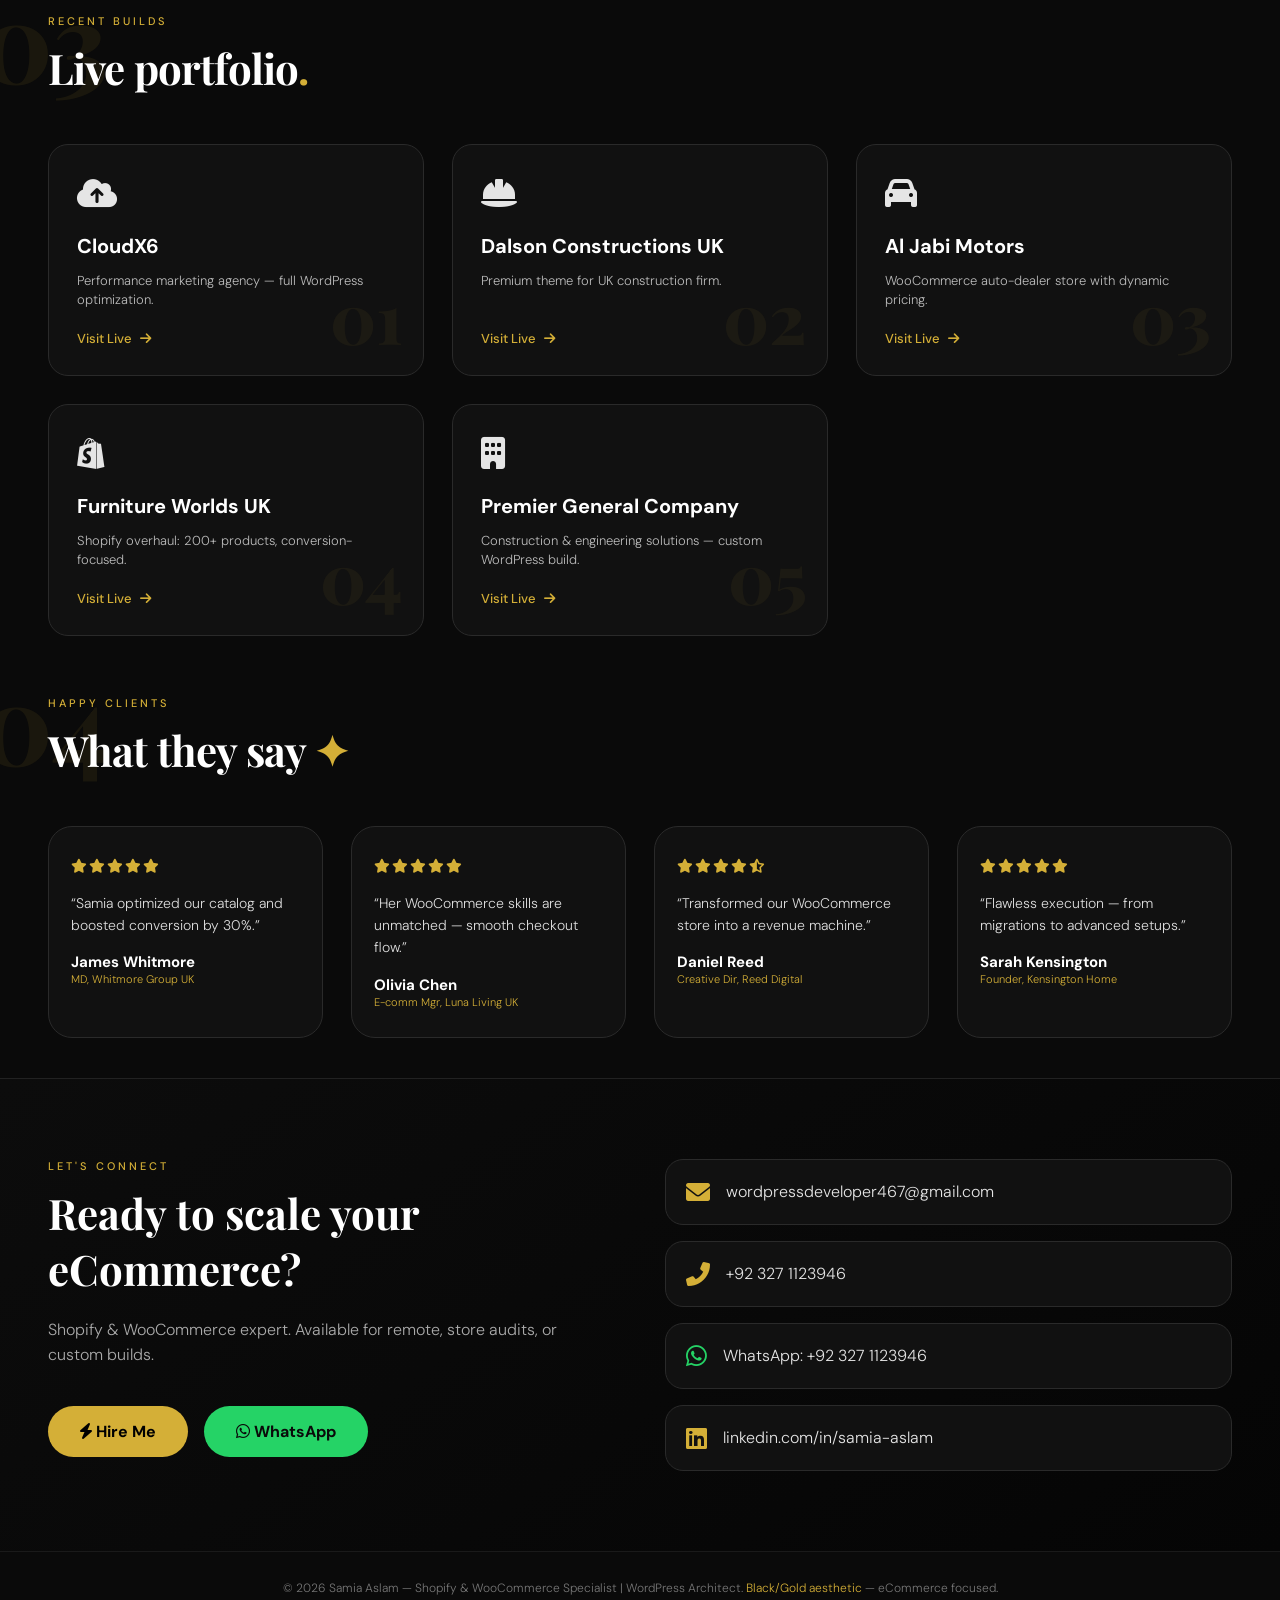
==== commit db252bbd: "Initial commit - My WordPress Portfolio" ====
--- a/index.html
+++ b/index.html
@@ -1,316 +1,734 @@
 <!DOCTYPE html>
 <html lang="en">
 <head>
-<meta charset="UTF-8">
-<meta name="viewport" content="width=device-width, initial-scale=1.0">
-<title>Samia Aslam – WordPress Developer</title>
-<link href="https://fonts.googleapis.com/css2?family=Playfair+Display:wght@400;600;700&family=DM+Sans:wght@300;400;500&display=swap" rel="stylesheet">
-<style>
-*{margin:0;padding:0;box-sizing:border-box}
-body{font-family:'DM Sans',sans-serif;background:#faf9f6;color:#1a1a1a;font-weight:300}
-a{color:inherit;text-decoration:none}
-
-nav{background:#fff;border-bottom:1px solid #e8e4de;padding:0 40px;display:flex;align-items:center;justify-content:space-between;height:64px;position:sticky;top:0;z-index:100}
-.nav-logo{font-family:'Playfair Display',serif;font-size:20px;font-weight:700;color:#1a1a1a;letter-spacing:-0.3px}
-.nav-logo span{color:#c17f3e}
-.nav-links{display:flex;gap:32px}
-.nav-links a{font-size:13px;font-weight:400;color:#666;letter-spacing:0.5px;text-transform:uppercase;transition:color 0.2s}
-.nav-links a:hover{color:#c17f3e}
-
-.hero-wrap{background:#fff;border-bottom:1px solid #e8e4de}
-.hero{padding:80px 40px 70px;display:grid;grid-template-columns:1fr 1fr;gap:60px;align-items:center;max-width:1100px;margin:0 auto}
-.hero-tag{font-size:11px;letter-spacing:2px;text-transform:uppercase;color:#c17f3e;font-weight:500;margin-bottom:16px}
-.hero h1{font-family:'Playfair Display',serif;font-size:52px;line-height:1.1;font-weight:700;color:#1a1a1a;margin-bottom:20px;letter-spacing:-1px}
-.hero h1 span{color:#c17f3e;font-style:italic}
-.hero-sub{font-size:15px;line-height:1.8;color:#666;margin-bottom:32px;max-width:440px}
-.hero-btns{display:flex;gap:12px;flex-wrap:wrap}
-.btn-primary{background:#1a1a1a;color:#fff;padding:13px 28px;border-radius:4px;font-size:13px;font-weight:500;letter-spacing:0.5px;transition:background 0.2s;display:inline-block}
-.btn-primary:hover{background:#c17f3e}
-.btn-outline{border:1.5px solid #1a1a1a;color:#1a1a1a;padding:12px 28px;border-radius:4px;font-size:13px;font-weight:500;letter-spacing:0.5px;transition:all 0.2s;display:inline-block}
-.btn-outline:hover{border-color:#c17f3e;color:#c17f3e}
-.hero-right{display:flex;flex-direction:column;gap:16px}
-.stat-card{background:#faf9f6;border:1px solid #e8e4de;border-radius:8px;padding:22px 24px}
-.stat-num{font-family:'Playfair Display',serif;font-size:36px;font-weight:700;color:#1a1a1a;line-height:1}
-.stat-num span{color:#c17f3e}
-.stat-label{font-size:12px;color:#888;margin-top:4px;letter-spacing:0.3px}
-.stat-row{display:grid;grid-template-columns:1fr 1fr;gap:16px}
-
-.section{padding:70px 40px;max-width:1100px;margin:0 auto}
-.section-tag{font-size:11px;letter-spacing:2px;text-transform:uppercase;color:#c17f3e;font-weight:500;margin-bottom:10px}
-.section-title{font-family:'Playfair Display',serif;font-size:36px;font-weight:700;color:#1a1a1a;margin-bottom:40px;letter-spacing:-0.5px}
-
-.skills-grid{display:grid;grid-template-columns:repeat(auto-fit,minmax(200px,1fr));gap:16px}
-.skill-group{background:#fff;border:1px solid #e8e4de;border-radius:8px;padding:20px 22px}
-.skill-group-title{font-size:11px;letter-spacing:1.5px;text-transform:uppercase;color:#c17f3e;font-weight:500;margin-bottom:14px}
-.skill-tags{display:flex;flex-wrap:wrap;gap:6px}
-.skill-tag{background:#faf9f6;border:1px solid #e8e4de;border-radius:20px;padding:5px 12px;font-size:12px;color:#444;font-weight:400}
-
-.exp-timeline{display:flex;flex-direction:column;gap:0}
-.exp-item{display:grid;grid-template-columns:180px 1fr;gap:32px;padding:36px 0;border-bottom:1px solid #e8e4de}
-.exp-item:last-child{border-bottom:none}
-.exp-meta{text-align:right}
-.exp-period{font-size:12px;color:#888;font-weight:400;margin-bottom:6px;letter-spacing:0.3px}
-.exp-badge{display:inline-block;background:#faf9f6;border:1px solid #e8e4de;border-radius:20px;padding:4px 12px;font-size:11px;color:#666}
-.exp-company{font-family:'Playfair Display',serif;font-size:20px;font-weight:600;color:#1a1a1a;margin-bottom:4px}
-.exp-role{font-size:13px;color:#c17f3e;font-weight:500;letter-spacing:0.3px;margin-bottom:16px}
-.exp-list{list-style:none;display:flex;flex-direction:column;gap:8px}
-.exp-list li{font-size:14px;color:#555;line-height:1.6;padding-left:16px;position:relative}
-.exp-list li::before{content:'—';position:absolute;left:0;color:#c17f3e;font-size:12px}
-
-.projects-grid{display:grid;grid-template-columns:repeat(auto-fit,minmax(300px,1fr));gap:20px}
-.project-card{background:#fff;border:1px solid #e8e4de;border-radius:10px;padding:28px;transition:border-color 0.2s,transform 0.2s}
-.project-card:hover{border-color:#c17f3e;transform:translateY(-2px)}
-.project-icon{width:42px;height:42px;background:#faf9f6;border:1px solid #e8e4de;border-radius:8px;display:flex;align-items:center;justify-content:center;font-size:18px;margin-bottom:18px}
-.project-name{font-family:'Playfair Display',serif;font-size:17px;font-weight:600;color:#1a1a1a;margin-bottom:8px}
-.project-desc{font-size:13px;color:#666;line-height:1.7}
-.project-type{margin-top:14px;display:inline-block;font-size:11px;letter-spacing:1px;text-transform:uppercase;color:#c17f3e;font-weight:500}
-
-.contact-section{background:#1a1a1a;padding:70px 40px;margin-top:0}
-.contact-inner{max-width:1100px;margin:0 auto;display:grid;grid-template-columns:1fr 1fr;gap:60px;align-items:center}
-.contact-title{font-family:'Playfair Display',serif;font-size:40px;font-weight:700;color:#fff;letter-spacing:-0.5px;margin-bottom:16px}
-.contact-sub{font-size:15px;color:#aaa;line-height:1.8}
-.contact-links{display:flex;flex-direction:column;gap:14px}
-.contact-link{display:flex;align-items:center;gap:14px;background:#2a2a2a;border:1px solid #333;border-radius:8px;padding:16px 20px;transition:border-color 0.2s}
-.contact-link:hover{border-color:#c17f3e}
-.contact-link-icon{width:36px;height:36px;background:#c17f3e;border-radius:6px;display:flex;align-items:center;justify-content:center;font-size:14px;flex-shrink:0}
-.contact-link-label{font-size:11px;color:#666;text-transform:uppercase;letter-spacing:1px;margin-bottom:2px}
-.contact-link-value{font-size:13px;color:#fff;font-weight:400}
-
-footer{background:#111;padding:24px 40px;text-align:center;font-size:12px;color:#555}
-footer span{color:#c17f3e}
-
-.skills-bg{background:#faf9f6;border-bottom:1px solid #e8e4de}
-.exp-bg{background:#fff;border-bottom:1px solid #e8e4de}
-.projects-bg{background:#faf9f6;border-bottom:1px solid #e8e4de}
-
-@media(max-width:700px){
-  .hero{grid-template-columns:1fr;padding:50px 24px 40px}
-  .hero h1{font-size:36px}
-  .exp-item{grid-template-columns:1fr}
-  .exp-meta{text-align:left}
-  .contact-inner{grid-template-columns:1fr}
-  .section{padding:50px 24px}
-  nav{padding:0 24px}
-  .nav-links{gap:16px}
-}
-</style>
+  <meta charset="UTF-8">
+  <meta name="viewport" content="width=device-width, initial-scale=1.0, viewport-fit=cover">
+  <title>Samia Aslam | Premium WordPress & eCommerce Developer — Portfolio</title>
+  <!-- Google Fonts -->
+  <link href="https://fonts.googleapis.com/css2?family=Playfair+Display:wght@400;500;600;700;800&family=DM+Sans:wght@300;400;500;600;700&display=swap" rel="stylesheet">
+  <!-- Font Awesome 6 -->
+  <link rel="stylesheet" href="https://cdnjs.cloudflare.com/ajax/libs/font-awesome/6.0.0-beta3/css/all.min.css">
+  <style>
+    * {
+      margin: 0;
+      padding: 0;
+      box-sizing: border-box;
+    }
+
+    body {
+      font-family: 'DM Sans', sans-serif;
+      background: #0a0a0a;
+      color: #e5e5e5;
+      font-weight: 300;
+      scroll-behavior: smooth;
+    }
+
+    :root {
+      --bg-dark: #0a0a0a;
+      --card-bg: #111111;
+      --border-dim: #222222;
+      --gold: #d4af37;
+      --gold-light: #f5e6a3;
+      --whatsapp-green: #25D366;
+    }
+
+    a {
+      text-decoration: none;
+      color: inherit;
+      transition: all 0.2s ease;
+    }
+
+    nav {
+      background: rgba(10,10,10,0.92);
+      backdrop-filter: blur(12px);
+      border-bottom: 1px solid #222;
+      padding: 0 48px;
+      display: flex;
+      align-items: center;
+      justify-content: space-between;
+      height: 72px;
+      position: sticky;
+      top: 0;
+      z-index: 1000;
+    }
+    .nav-logo {
+      font-family: 'Playfair Display', serif;
+      font-size: 26px;
+      font-weight: 700;
+      color: #fff;
+      letter-spacing: -0.5px;
+    }
+    .nav-logo span {
+      color: var(--gold);
+      font-style: italic;
+    }
+    .nav-links {
+      display: flex;
+      gap: 36px;
+    }
+    .nav-links a {
+      font-size: 13px;
+      font-weight: 500;
+      text-transform: uppercase;
+      letter-spacing: 1px;
+      color: #ccc;
+    }
+    .nav-links a:hover {
+      color: var(--gold);
+    }
+
+    .container {
+      max-width: 1280px;
+      margin: 0 auto;
+      padding: 0 48px;
+    }
+
+    .section-wrapper {
+      position: relative;
+      margin-bottom: 40px;
+    }
+    .section-number {
+      font-family: 'Playfair Display', serif;
+      font-size: 110px;
+      font-weight: 800;
+      color: rgba(212, 175, 55, 0.08);
+      position: absolute;
+      top: -30px;
+      left: -20px;
+      line-height: 1;
+      pointer-events: none;
+      z-index: 0;
+    }
+    @media (max-width: 800px) {
+      .section-number { font-size: 70px; left: -10px; top: -10px; }
+    }
+
+    .section-tag {
+      font-size: 11px;
+      letter-spacing: 3px;
+      text-transform: uppercase;
+      color: var(--gold);
+      font-weight: 500;
+      margin-bottom: 12px;
+      position: relative;
+      z-index: 2;
+    }
+    .section-title {
+      font-family: 'Playfair Display', serif;
+      font-size: 42px;
+      font-weight: 700;
+      color: white;
+      margin-bottom: 48px;
+      letter-spacing: -0.02em;
+      position: relative;
+      z-index: 2;
+    }
+
+    /* Hero Section */
+    .hero-grid {
+      display: grid;
+      grid-template-columns: 1fr 0.9fr;
+      gap: 60px;
+      align-items: center;
+      padding: 70px 0 50px;
+    }
+    .avatar-circle {
+      width: 280px;
+      height: 280px;
+      background: linear-gradient(135deg, #1e1e1e, #0f0f0f);
+      border-radius: 50%;
+      display: flex;
+      align-items: center;
+      justify-content: center;
+      border: 3px solid var(--gold);
+      box-shadow: 0 20px 35px -10px rgba(0,0,0,0.6);
+      margin-left: auto;
+      margin-right: auto;
+      transition: transform 0.3s;
+      overflow: hidden;
+    }
+    .avatar-circle:hover {
+      transform: scale(1.02);
+      border-color: var(--gold-light);
+    }
+    .profile-image {
+      width: 100%;
+      height: 100%;
+      object-fit: cover;
+      object-position: center 20%;
+    }
+    .fallback-initials {
+      font-family: 'Playfair Display', serif;
+      font-size: 68px;
+      font-weight: 800;
+      color: var(--gold);
+      letter-spacing: 8px;
+      display: flex;
+      align-items: center;
+      justify-content: center;
+      width: 100%;
+      height: 100%;
+    }
+    .hero h1 {
+      font-family: 'Playfair Display', serif;
+      font-size: 56px;
+      line-height: 1.1;
+      font-weight: 800;
+      background: linear-gradient(135deg, #fff, #e0e0e0);
+      -webkit-background-clip: text;
+      background-clip: text;
+      color: transparent;
+      margin-bottom: 18px;
+    }
+    .hero h1 span {
+      color: var(--gold);
+      background: none;
+      -webkit-background-clip: unset;
+      background-clip: unset;
+    }
+    .hero-sub {
+      font-size: 16px;
+      line-height: 1.6;
+      color: #aaa;
+      margin: 24px 0 32px;
+    }
+    .btn-primary {
+      background: var(--gold);
+      color: #0a0a0a;
+      padding: 14px 32px;
+      border-radius: 40px;
+      font-weight: 600;
+      font-size: 14px;
+      transition: 0.2s;
+      display: inline-block;
+      border: none;
+      cursor: pointer;
+    }
+    .btn-primary:hover {
+      background: var(--gold-light);
+      transform: translateY(-2px);
+    }
+    .btn-outline {
+      border: 1.5px solid var(--gold);
+      color: var(--gold);
+      padding: 13px 30px;
+      border-radius: 40px;
+      font-weight: 500;
+      background: transparent;
+      margin-left: 12px;
+    }
+    .btn-outline:hover {
+      background: rgba(212,175,55,0.1);
+    }
+    .whatsapp-button-inline {
+      background-color: var(--whatsapp-green);
+      color: #0a0a0a;
+      padding: 13px 28px;
+      border-radius: 40px;
+      font-weight: 600;
+      font-size: 14px;
+      display: inline-flex;
+      align-items: center;
+      gap: 10px;
+      transition: 0.2s;
+      margin-left: 12px;
+    }
+    .whatsapp-button-inline:hover {
+      background-color: #20b859;
+      transform: translateY(-2px);
+    }
+    .whatsapp-float {
+      position: fixed;
+      bottom: 30px;
+      right: 30px;
+      background-color: var(--whatsapp-green);
+      color: white;
+      width: 60px;
+      height: 60px;
+      border-radius: 50%;
+      display: flex;
+      align-items: center;
+      justify-content: center;
+      font-size: 32px;
+      box-shadow: 0 4px 15px rgba(0,0,0,0.3);
+      transition: all 0.2s;
+      z-index: 999;
+    }
+    .whatsapp-float:hover {
+      transform: scale(1.1);
+      background-color: #20b859;
+    }
+
+    /* SKILL BARS */
+    .skills-grid {
+      display: grid;
+      grid-template-columns: repeat(auto-fit, minmax(260px, 1fr));
+      gap: 32px;
+    }
+    .skill-item {
+      margin-bottom: 28px;
+    }
+    .skill-info {
+      display: flex;
+      justify-content: space-between;
+      font-size: 14px;
+      font-weight: 500;
+      margin-bottom: 10px;
+    }
+    .skill-bar-bg {
+      background: #262626;
+      border-radius: 30px;
+      height: 8px;
+      overflow: hidden;
+    }
+    .skill-bar-fill {
+      width: 0%;
+      height: 100%;
+      background: linear-gradient(90deg, var(--gold), #f5e6a3);
+      border-radius: 30px;
+      transition: width 1.2s cubic-bezier(0.22, 0.97, 0.36, 1);
+    }
+
+    /* Project Cards */
+    .projects-grid {
+      display: grid;
+      grid-template-columns: repeat(auto-fill, minmax(290px, 1fr));
+      gap: 28px;
+    }
+    .project-card {
+      background: #111111;
+      border: 1px solid #2a2a2a;
+      border-radius: 20px;
+      padding: 28px;
+      transition: all 0.25s;
+      position: relative;
+      overflow: hidden;
+      display: flex;
+      flex-direction: column;
+    }
+    .project-card:hover {
+      border-color: var(--gold);
+      transform: translateY(-5px);
+      background: #151515;
+    }
+    .ghost-number {
+      position: absolute;
+      bottom: 12px;
+      right: 20px;
+      font-size: 70px;
+      font-weight: 800;
+      font-family: 'Playfair Display', serif;
+      color: rgba(212,175,55,0.06);
+      pointer-events: none;
+      z-index: 0;
+      transition: transform 0.2s ease;
+    }
+    .project-card:hover .ghost-number {
+      transform: scale(1.1);
+    }
+    .project-icon {
+      font-size: 32px;
+      margin-bottom: 18px;
+    }
+    .project-name {
+      font-size: 20px;
+      font-weight: 700;
+      margin-bottom: 12px;
+      color: white;
+    }
+    .project-desc {
+      font-size: 13px;
+      color: #bbb;
+      line-height: 1.5;
+      margin-bottom: 20px;
+      flex-grow: 1;
+    }
+    .project-link {
+      font-size: 13px;
+      font-weight: 500;
+      color: var(--gold);
+      display: inline-flex;
+      align-items: center;
+      gap: 8px;
+      transition: gap 0.2s;
+      width: fit-content;
+    }
+    .project-link:hover {
+      gap: 12px;
+      color: var(--gold-light);
+    }
+
+    /* Testimonials */
+    .testimonials-grid {
+      display: grid;
+      grid-template-columns: repeat(auto-fit, minmax(240px, 1fr));
+      gap: 28px;
+      margin-top: 20px;
+    }
+    .testimonial-card {
+      background: #111111;
+      border-radius: 24px;
+      padding: 28px 22px;
+      border: 1px solid #2a2a2a;
+    }
+    .stars i {
+      color: var(--gold);
+      font-size: 14px;
+      margin-right: 2px;
+    }
+    .testimonial-text {
+      font-size: 14px;
+      line-height: 1.6;
+      margin: 16px 0;
+      color: #ddd;
+    }
+    .client-name {
+      font-weight: 700;
+      color: white;
+      font-size: 15px;
+    }
+    .client-title {
+      font-size: 11px;
+      color: var(--gold);
+    }
+
+    /* Experience */
+    .exp-item {
+      display: grid;
+      grid-template-columns: 180px 1fr;
+      gap: 40px;
+      padding: 32px 0;
+      border-bottom: 1px solid #222;
+    }
+    .exp-period {
+      font-weight: 500;
+      color: var(--gold);
+      font-size: 15px;
+    }
+    .company-link {
+      color: var(--gold);
+      text-decoration: underline;
+      text-underline-offset: 3px;
+    }
+    .company-link:hover {
+      color: var(--gold-light);
+    }
+
+    /* Contact */
+    .contact-section {
+      background: linear-gradient(145deg, #0c0c0c, #050505);
+      border-top: 1px solid #222;
+      padding: 80px 0;
+    }
+    .contact-inner {
+      display: grid;
+      grid-template-columns: 1fr 1fr;
+      gap: 50px;
+    }
+    .hire-btn-large {
+      background: var(--gold);
+      border: none;
+      padding: 15px 32px;
+      font-weight: 700;
+      border-radius: 60px;
+      color: black;
+      font-size: 16px;
+      cursor: pointer;
+      transition: 0.2s;
+      margin-top: 20px;
+      display: inline-block;
+    }
+    .hire-btn-large:hover {
+      background: #ffde7a;
+      transform: scale(1.02);
+    }
+    .contact-links {
+      display: flex;
+      flex-direction: column;
+      gap: 16px;
+    }
+    .contact-item {
+      background: #111;
+      border-radius: 18px;
+      padding: 20px;
+      border: 1px solid #2a2a2a;
+      display: flex;
+      align-items: center;
+      gap: 16px;
+      transition: 0.2s;
+    }
+    .contact-item i {
+      font-size: 24px;
+      color: var(--gold);
+    }
+    .contact-item:hover {
+      border-color: var(--gold);
+      background: #181818;
+    }
+
+    footer {
+      text-align: center;
+      padding: 28px 20px;
+      border-top: 1px solid #1a1a1a;
+      font-size: 12px;
+      color: #777;
+    }
+
+    @media (max-width: 850px) {
+      .hero-grid { grid-template-columns: 1fr; text-align: center; gap: 35px; }
+      .avatar-circle { margin: 0 auto; width: 220px; height: 220px; }
+      .hero h1 { font-size: 42px; }
+      .section-title { font-size: 32px; }
+      .exp-item { grid-template-columns: 1fr; gap: 12px; }
+      .container { padding: 0 28px; }
+      nav { padding: 0 20px; }
+      .contact-inner { grid-template-columns: 1fr; }
+      .whatsapp-float { width: 50px; height: 50px; font-size: 28px; }
+    }
+
+    .fade-slide {
+      opacity: 0;
+      transform: translateY(30px);
+      transition: opacity 0.7s ease, transform 0.6s ease;
+    }
+    .fade-slide.appear {
+      opacity: 1;
+      transform: translateY(0);
+    }
+  </style>
 </head>
 <body>
+
+<a href="https://wa.me/923271123946?text=Hello%20Samia%2C%20I%20want%20to%20discuss%20a%20project!" 
+   class="whatsapp-float" target="_blank" rel="noopener noreferrer">
+  <i class="fab fa-whatsapp"></i>
+</a>
 
 <nav>
   <div class="nav-logo">Samia<span>.</span></div>
   <div class="nav-links">
     <a href="#skills">Skills</a>
-    <a href="#experience">Experience</a>
+    <a href="#experience">Work</a>
     <a href="#projects">Projects</a>
+    <a href="#testimonials">Reviews</a>
     <a href="#contact">Contact</a>
   </div>
 </nav>
 
-<div class="hero-wrap">
-  <div class="hero">
-    <div>
-      <div class="hero-tag">WordPress Developer · Front-End Specialist</div>
-      <h1>Building websites that <span>convert</span> &amp; perform.</h1>
-      <p class="hero-sub">Full Stack WordPress Developer with 2+ years of experience crafting responsive, high-converting websites for international clients in the UK and beyond.</p>
-      <div class="hero-btns">
-        <a href="#projects" class="btn-primary">View Projects</a>
-        <a href="#contact" class="btn-outline">Let's Talk</a>
+<main>
+  <div class="container">
+    <div class="hero-grid">
+      <div class="hero">
+        <div class="section-tag">✦ Shopify & WooCommerce Expert · WordPress Architect</div>
+        <h1>eCommerce mastery & <span>WordPress brilliance</span> that drives revenue.</h1>
+        <p class="hero-sub">Samia Aslam — Specialist in Shopify, WooCommerce (100% proficiency) & full-stack WordPress. Trusted by UK brands for high-converting online stores.</p>
+        <div>
+          <a href="#contact" class="btn-primary hire-trigger"><i class="fas fa-paper-plane"></i> Hire Me</a>
+          <a href="https://wa.me/923271123946?text=Hi%20Samia%2C%20I'm%20interested!" 
+             class="whatsapp-button-inline" target="_blank" rel="noopener noreferrer">
+            <i class="fab fa-whatsapp"></i> WhatsApp
+          </a>
+          <a href="#projects" class="btn-outline">Explore Work</a>
+        </div>
       </div>
-    </div>
-    <div class="hero-right">
-      <div class="stat-row">
-        <div class="stat-card">
-          <div class="stat-num">2<span>+</span></div>
-          <div class="stat-label">Years of experience</div>
-        </div>
-        <div class="stat-card">
-          <div class="stat-num">5<span>+</span></div>
-          <div class="stat-label">Live projects delivered</div>
-        </div>
-      </div>
-      <div class="stat-card">
-        <div class="stat-num">200<span>+</span></div>
-        <div class="stat-label">Product listings managed (Furniture Worlds UK)</div>
-      </div>
-      <div class="stat-card" style="background:#1a1a1a;border-color:#1a1a1a">
-        <div style="font-size:13px;color:#aaa;line-height:1.8">Faisalabad, Pakistan · Available for <span style="color:#c17f3e;font-weight:500">Remote Roles</span></div>
+      <div class="hero-right">
+        <div class="avatar-circle">
+          <img src="samia.png" 
+               alt="Samia Aslam" 
+               class="profile-image"
+               id="profileImg"
+               onerror="this.style.display='none'; document.querySelector('.fallback-initials').style.display='flex';">
+          <div class="fallback-initials" style="display: none;">SA</div>
+        </div>
+        <div style="text-align: center; margin-top: 18px;">
+          <div style="border-top: 1px solid #2a2a2a; width: 60px; margin: 12px auto;"></div>
+          <div style="font-size: 13px; color: #c2a145;">Faisalabad, PK · Remote UK Ready</div>
+        </div>
       </div>
     </div>
   </div>
-</div>
-
-<div id="skills" class="skills-bg">
-  <div class="section">
-    <div class="section-tag">What I know</div>
-    <div class="section-title">Technical Skills</div>
+
+  <!-- SKILLS SECTION -->
+  <div id="skills" class="container section-wrapper" style="margin-top: 40px;">
+    <div class="section-number">01</div>
+    <div class="section-tag">Core expertise</div>
+    <div class="section-title">Technical mastery<span style="color: var(--gold);">.</span></div>
     <div class="skills-grid">
-      <div class="skill-group">
-        <div class="skill-group-title">Front-End</div>
-        <div class="skill-tags">
-          <span class="skill-tag">HTML5</span>
-          <span class="skill-tag">CSS3</span>
-          <span class="skill-tag">Bootstrap</span>
-          <span class="skill-tag">JavaScript</span>
+      <div>
+        <div class="skill-item">
+          <div class="skill-info"><span>Shopify (Complete Expert)</span><span>100%</span></div>
+          <div class="skill-bar-bg"><div class="skill-bar-fill" data-width="100"></div></div>
+        </div>
+        <div class="skill-item">
+          <div class="skill-info"><span>WooCommerce (Full Mastery)</span><span>100%</span></div>
+          <div class="skill-bar-bg"><div class="skill-bar-fill" data-width="100"></div></div>
+        </div>
+        <div class="skill-item">
+          <div class="skill-info"><span>WordPress (CMS Expert)</span><span>92%</span></div>
+          <div class="skill-bar-bg"><div class="skill-bar-fill" data-width="92"></div></div>
         </div>
       </div>
-      <div class="skill-group">
-        <div class="skill-group-title">CMS &amp; Builders</div>
-        <div class="skill-tags">
-          <span class="skill-tag">WordPress</span>
-          <span class="skill-tag">Elementor Pro</span>
-          <span class="skill-tag">Shopify</span>
-          <span class="skill-tag">WooCommerce</span>
-        </div>
-      </div>
-      <div class="skill-group">
-        <div class="skill-group-title">Web Skills</div>
-        <div class="skill-tags">
-          <span class="skill-tag">Responsive Design</span>
-          <span class="skill-tag">UI/UX Styling</span>
-          <span class="skill-tag">Landing Pages</span>
-          <span class="skill-tag">SEO Basics</span>
-        </div>
-      </div>
-      <div class="skill-group">
-        <div class="skill-group-title">Tools &amp; AI</div>
-        <div class="skill-tags">
-          <span class="skill-tag">ChatGPT</span>
-          <span class="skill-tag">Claude AI</span>
-          <span class="skill-tag">Lovable</span>
-          <span class="skill-tag">Canva</span>
-          <span class="skill-tag">Hosting &amp; Deployment</span>
+      <div>
+        <div class="skill-item">
+          <div class="skill-info"><span>HTML5 / CSS3 / JavaScript</span><span>90%</span></div>
+          <div class="skill-bar-bg"><div class="skill-bar-fill" data-width="90"></div></div>
+        </div>
+        <div class="skill-item">
+          <div class="skill-info"><span>Responsive UI/UX Design</span><span>94%</span></div>
+          <div class="skill-bar-bg"><div class="skill-bar-fill" data-width="94"></div></div>
+        </div>
+        <div class="skill-item">
+          <div class="skill-info"><span>Performance & SEO</span><span>88%</span></div>
+          <div class="skill-bar-bg"><div class="skill-bar-fill" data-width="88"></div></div>
         </div>
       </div>
     </div>
   </div>
-</div>
-
-<div id="experience" class="exp-bg">
-  <div class="section">
-    <div class="section-tag">Where I've worked</div>
-    <div class="section-title">Work Experience</div>
+
+  <!-- EXPERIENCE -->
+  <div id="experience" class="container section-wrapper" style="margin-top: 70px;">
+    <div class="section-number">02</div>
+    <div class="section-tag">Career path</div>
+    <div class="section-title">Work experience<span style="color: var(--gold);">.</span></div>
     <div class="exp-timeline">
       <div class="exp-item">
-        <div class="exp-meta">
-          <div class="exp-period">2026 – Present</div>
-          <div class="exp-badge">Full-Time</div>
-        </div>
+        <div class="exp-meta"><div class="exp-period">2026 – Present</div><span style="font-size:12px; color:#b38f2f;">Full-time</span></div>
         <div>
-          <div class="exp-company">Trescol</div>
-          <div class="exp-role">WordPress &amp; CMS Executive</div>
-          <ul class="exp-list">
-            <li>Manage Shopify store including products, pages, updates, and apps.</li>
-            <li>Handle WordPress websites: content updates, blogs, plugins, and fixes.</li>
-            <li>Work on WooCommerce — products, orders, and resolving issues.</li>
-            <li>Update and maintain custom CMS platforms.</li>
-            <li>Upload website content including images, banners, and pages.</li>
-            <li>Coordinate with developers for smooth project execution.</li>
-          </ul>
+          <div class="exp-company" style="font-family:'Playfair Display'; font-size:22px; font-weight:600;">
+            <a href="https://trescol.net/" target="_blank" class="company-link">Trescol</a>
+          </div>
+          <div class="exp-role" style="color:var(--gold); margin:6px 0 12px;">WordPress & CMS Executive</div>
+          <ul style="list-style: none; color:#bbb;"><li>✓ Shopify complete management: 200+ products, apps, custom themes</li><li>✓ WooCommerce expert: orders, inventory, payment gateways</li><li>✓ WordPress multisite maintenance & Elementor builds</li></ul>
         </div>
       </div>
       <div class="exp-item">
-        <div class="exp-meta">
-          <div class="exp-period">2023 – 2025</div>
-          <div class="exp-badge">Remote · UK</div>
-        </div>
+        <div class="exp-meta"><div class="exp-period">2023 – 2025</div><span style="font-size:12px; color:#b38f2f;">Remote · UK</span></div>
         <div>
-          <div class="exp-company">Imperium Media</div>
-          <div class="exp-role">Front-End &amp; WordPress Developer</div>
-          <ul class="exp-list">
-            <li>Developed and customized responsive WordPress websites for UK and international clients.</li>
-            <li>Built modern landing pages and business websites with clean UI/UX using Elementor Pro.</li>
-            <li>Handled Shopify and WordPress customization including layouts and mobile responsiveness.</li>
-            <li>Used ChatGPT and Claude AI to improve workflow productivity and debugging.</li>
-          </ul>
+          <div class="exp-company" style="font-family:'Playfair Display'; font-size:22px; font-weight:600;">
+            <a href="https://www.imperiummedia.co.uk/" target="_blank" class="company-link">Imperium Media</a>
+          </div>
+          <div class="exp-role" style="color:var(--gold); margin:6px 0 12px;">Front-End & eCommerce Developer</div>
+          <ul style="list-style: none; color:#bbb;"><li>✓ High-conversion Shopify stores for UK clients</li><li>✓ WooCommerce custom filters, increased sales by 35%</li><li>✓ WordPress theme development + speed optimization</li></ul>
         </div>
       </div>
     </div>
   </div>
-</div>
-
-<div id="projects" class="projects-bg">
-  <div class="section">
-    <div class="section-tag">What I've built</div>
-    <div class="section-title">Featured Projects</div>
+
+  <!-- PROJECTS - NOW WITH 5 PROJECTS INCLUDING PREMIER GENERAL -->
+  <div id="projects" class="container section-wrapper" style="margin-top: 40px;">
+    <div class="section-number">03</div>
+    <div class="section-tag">Recent builds</div>
+    <div class="section-title">Live portfolio<span style="color: var(--gold);">.</span></div>
     <div class="projects-grid">
-      <div class="project-card">
-        <div class="project-icon">☁️</div>
-        <div class="project-name">CloudX6</div>
-        <div class="project-desc">Responsive UI customization, front-end website development, and WordPress performance improvements.</div>
-        <div class="project-type">WordPress · UI/UX</div>
-      </div>
-      <div class="project-card">
-        <div class="project-icon">🏗️</div>
-        <div class="project-name">Dalson Constructions UK</div>
-        <div class="project-desc">Developed business website layouts, responsive sections, and front-end styling improvements for a UK construction firm.</div>
-        <div class="project-type">WordPress · Business</div>
-      </div>
-      <div class="project-card">
-        <div class="project-icon">🚗</div>
-        <div class="project-name">Al Jabi Motors</div>
-        <div class="project-desc">Customized WordPress website sections and enhanced responsive user interface design for an automotive brand.</div>
-        <div class="project-type">WordPress · Responsive</div>
-      </div>
-      <div class="project-card">
-        <div class="project-icon">🏢</div>
-        <div class="project-name">Premier General Company</div>
-        <div class="project-desc">Built responsive pages and improved desktop and mobile compatibility for a professional services company.</div>
-        <div class="project-type">WordPress · Front-End</div>
-      </div>
-      <div class="project-card">
-        <div class="project-icon">🛋️</div>
-        <div class="project-name">Furniture Worlds UK</div>
-        <div class="project-desc">Managed 200+ product listings and improved eCommerce presentation and performance for a UK furniture brand.</div>
-        <div class="project-type">Shopify · eCommerce</div>
+      <div class="project-card"><div class="ghost-number">01</div><div class="project-icon"><i class="fas fa-cloud-upload-alt"></i></div><div class="project-name">CloudX6</div><div class="project-desc">Performance marketing agency — full WordPress optimization.</div><a href="https://cloudx6.com/" target="_blank" class="project-link">Visit Live <i class="fas fa-arrow-right"></i></a></div>
+      
+      <div class="project-card"><div class="ghost-number">02</div><div class="project-icon"><i class="fas fa-hard-hat"></i></div><div class="project-name">Dalson Constructions UK</div><div class="project-desc">Premium theme for UK construction firm.</div><a href="https://dalsonconstructions.co.uk/" target="_blank" class="project-link">Visit Live <i class="fas fa-arrow-right"></i></a></div>
+      
+      <div class="project-card"><div class="ghost-number">03</div><div class="project-icon"><i class="fas fa-car"></i></div><div class="project-name">Al Jabi Motors</div><div class="project-desc">WooCommerce auto-dealer store with dynamic pricing.</div><a href="https://aljabimotors.com/" target="_blank" class="project-link">Visit Live <i class="fas fa-arrow-right"></i></a></div>
+      
+      <div class="project-card"><div class="ghost-number">04</div><div class="project-icon"><i class="fab fa-shopify"></i></div><div class="project-name">Furniture Worlds UK</div><div class="project-desc">Shopify overhaul: 200+ products, conversion-focused.</div><a href="https://www.furnitureworlds.co.uk/" target="_blank" class="project-link">Visit Live <i class="fas fa-arrow-right"></i></a></div>
+      
+      <div class="project-card"><div class="ghost-number">05</div><div class="project-icon"><i class="fas fa-building"></i></div><div class="project-name">Premier General Company</div><div class="project-desc">Construction & engineering solutions — custom WordPress build.</div><a href="https://premiergeneralcompanylimited.com/" target="_blank" class="project-link">Visit Live <i class="fas fa-arrow-right"></i></a></div>
+    </div>
+  </div>
+
+  <!-- TESTIMONIALS -->
+  <div id="testimonials" class="container section-wrapper" style="margin-top: 60px;">
+    <div class="section-number">04</div>
+    <div class="section-tag">Happy clients</div>
+    <div class="section-title">What they say<span style="color: var(--gold);"> ✦</span></div>
+    <div class="testimonials-grid">
+      <div class="testimonial-card"><div class="stars"><i class="fas fa-star"></i><i class="fas fa-star"></i><i class="fas fa-star"></i><i class="fas fa-star"></i><i class="fas fa-star"></i></div><div class="testimonial-text">“Samia optimized our catalog and boosted conversion by 30%.”</div><div class="client-name">James Whitmore</div><div class="client-title">MD, Whitmore Group UK</div></div>
+      <div class="testimonial-card"><div class="stars"><i class="fas fa-star"></i><i class="fas fa-star"></i><i class="fas fa-star"></i><i class="fas fa-star"></i><i class="fas fa-star"></i></div><div class="testimonial-text">“Her WooCommerce skills are unmatched — smooth checkout flow.”</div><div class="client-name">Olivia Chen</div><div class="client-title">E-comm Mgr, Luna Living UK</div></div>
+      <div class="testimonial-card"><div class="stars"><i class="fas fa-star"></i><i class="fas fa-star"></i><i class="fas fa-star"></i><i class="fas fa-star"></i><i class="fas fa-star-half-alt"></i></div><div class="testimonial-text">“Transformed our WooCommerce store into a revenue machine.”</div><div class="client-name">Daniel Reed</div><div class="client-title">Creative Dir, Reed Digital</div></div>
+      <div class="testimonial-card"><div class="stars"><i class="fas fa-star"></i><i class="fas fa-star"></i><i class="fas fa-star"></i><i class="fas fa-star"></i><i class="fas fa-star"></i></div><div class="testimonial-text">“Flawless execution — from migrations to advanced setups.”</div><div class="client-name">Sarah Kensington</div><div class="client-title">Founder, Kensington Home</div></div>
+    </div>
+  </div>
+
+  <!-- CONTACT -->
+  <div id="contact" class="contact-section">
+    <div class="container">
+      <div class="contact-inner">
+        <div>
+          <div class="section-tag" style="color: var(--gold);">Let's connect</div>
+          <div style="font-family: 'Playfair Display', serif; font-size: 42px; font-weight: 700; color: white;">Ready to scale your eCommerce?</div>
+          <p class="hero-sub" style="color: #aaa; margin: 20px 0 18px;">Shopify & WooCommerce expert. Available for remote, store audits, or custom builds.</p>
+          <div style="display: flex; gap: 16px; flex-wrap: wrap;">
+            <a href="mailto:wordpressdeveloper467@gmail.com" class="hire-btn-large"><i class="fas fa-bolt"></i> Hire Me</a>
+            <a href="https://wa.me/923271123946?text=Hello%20Samia!" class="hire-btn-large" style="background: #25D366; color: #0a0a0a;" target="_blank"><i class="fab fa-whatsapp"></i> WhatsApp</a>
+          </div>
+        </div>
+        <div class="contact-links">
+          <a href="mailto:wordpressdeveloper467@gmail.com" class="contact-item"><i class="fas fa-envelope"></i> <span>wordpressdeveloper467@gmail.com</span></a>
+          <a href="tel:+923271123946" class="contact-item"><i class="fas fa-phone-alt"></i> <span>+92 327 1123946</span></a>
+          <a href="https://wa.me/923271123946" target="_blank" class="contact-item"><i class="fab fa-whatsapp" style="color: #25D366;"></i> <span>WhatsApp: +92 327 1123946</span></a>
+          <a href="https://www.linkedin.com/in/samia-aslam-72233b37b/" target="_blank" class="contact-item"><i class="fab fa-linkedin"></i> <span>linkedin.com/in/samia-aslam</span></a>
+        </div>
       </div>
     </div>
   </div>
-</div>
-
-<div id="contact" class="contact-section">
-  <div class="contact-inner">
-    <div>
-      <div style="font-size:11px;letter-spacing:2px;text-transform:uppercase;color:#c17f3e;font-weight:500;margin-bottom:10px">Get in touch</div>
-      <div class="contact-title">Let's work together.</div>
-      <p class="contact-sub">Open to remote WordPress, front-end, and eCommerce roles. Based in Pakistan, available for international clients.</p>
-    </div>
-    <div class="contact-links">
-      <a href="mailto:wordpressdeveloper467@gmail.com" class="contact-link">
-        <div class="contact-link-icon">✉️</div>
-        <div>
-          <div class="contact-link-label">Email</div>
-          <div class="contact-link-value">wordpressdeveloper467@gmail.com</div>
-        </div>
-      </a>
-      <a href="tel:+923271123946" class="contact-link">
-        <div class="contact-link-icon">📞</div>
-        <div>
-          <div class="contact-link-label">Phone</div>
-          <div class="contact-link-value">+92 327 1123946</div>
-        </div>
-      </a>
-      <a href="https://www.linkedin.com/in/samia-aslam-72233b37b/" target="_blank" class="contact-link">
-        <div class="contact-link-icon">🔗</div>
-        <div>
-          <div class="contact-link-label">LinkedIn</div>
-          <div class="contact-link-value">linkedin.com/in/samia-aslam-72233b37b</div>
-        </div>
-      </a>
-      <div class="contact-link" style="cursor:default">
-        <div class="contact-link-icon">📍</div>
-        <div>
-          <div class="contact-link-label">Location</div>
-          <div class="contact-link-value">Faisalabad, Pakistan · Remote Available</div>
-        </div>
-      </div>
-    </div>
-  </div>
-</div>
+</main>
 
 <footer>
-  Built with ❤️ · <span>Samia Aslam</span> · Full Stack WordPress Developer · 2026
+  © 2026 Samia Aslam — Shopify & WooCommerce Specialist | WordPress Architect. 
+  <span style="color:var(--gold);">Black/Gold aesthetic</span> — eCommerce focused.
 </footer>
 
+<script>
+  (function() {
+    // SKILL BARS ANIMATION
+    const skillBars = document.querySelectorAll('.skill-bar-fill');
+    
+    function animateSkillBars() {
+      skillBars.forEach(bar => {
+        if (bar.getAttribute('data-animated') === 'true') return;
+        
+        const rect = bar.getBoundingClientRect();
+        const windowHeight = window.innerHeight;
+        
+        if (rect.top < windowHeight - 100) {
+          const widthValue = bar.getAttribute('data-width');
+          if (widthValue) {
+            bar.style.width = widthValue + '%';
+            bar.setAttribute('data-animated', 'true');
+          }
+        }
+      });
+    }
+    
+    window.addEventListener('load', animateSkillBars);
+    
+    let scrollTimeout;
+    window.addEventListener('scroll', function() {
+      if (scrollTimeout) clearTimeout(scrollTimeout);
+      scrollTimeout = setTimeout(animateSkillBars, 50);
+    });
+    
+    window.addEventListener('resize', animateSkillBars);
+    
+    // FADE SLIDE ANIMATION
+    const fadeElements = document.querySelectorAll('.skill-item, .project-card, .testimonial-card, .exp-item, .hero h1, .hero-sub, .avatar-circle');
+    fadeElements.forEach(el => el.classList.add('fade-slide'));
+    
+    const observer = new IntersectionObserver((entries) => {
+      entries.forEach(entry => {
+        if (entry.isIntersecting) {
+          entry.target.classList.add('appear');
+          observer.unobserve(entry.target);
+        }
+      });
+    }, { threshold: 0.1 });
+    
+    fadeElements.forEach(el => observer.observe(el));
+    
+    // SMOOTH SCROLL
+    document.querySelectorAll('.hire-trigger, .hire-btn-large[href="#contact"]').forEach(btn => {
+      btn.addEventListener('click', (e) => {
+        e.preventDefault();
+        document.getElementById('contact').scrollIntoView({ behavior: 'smooth' });
+      });
+    });
+  })();
+</script>
 </body>
-</html>
+</html>
